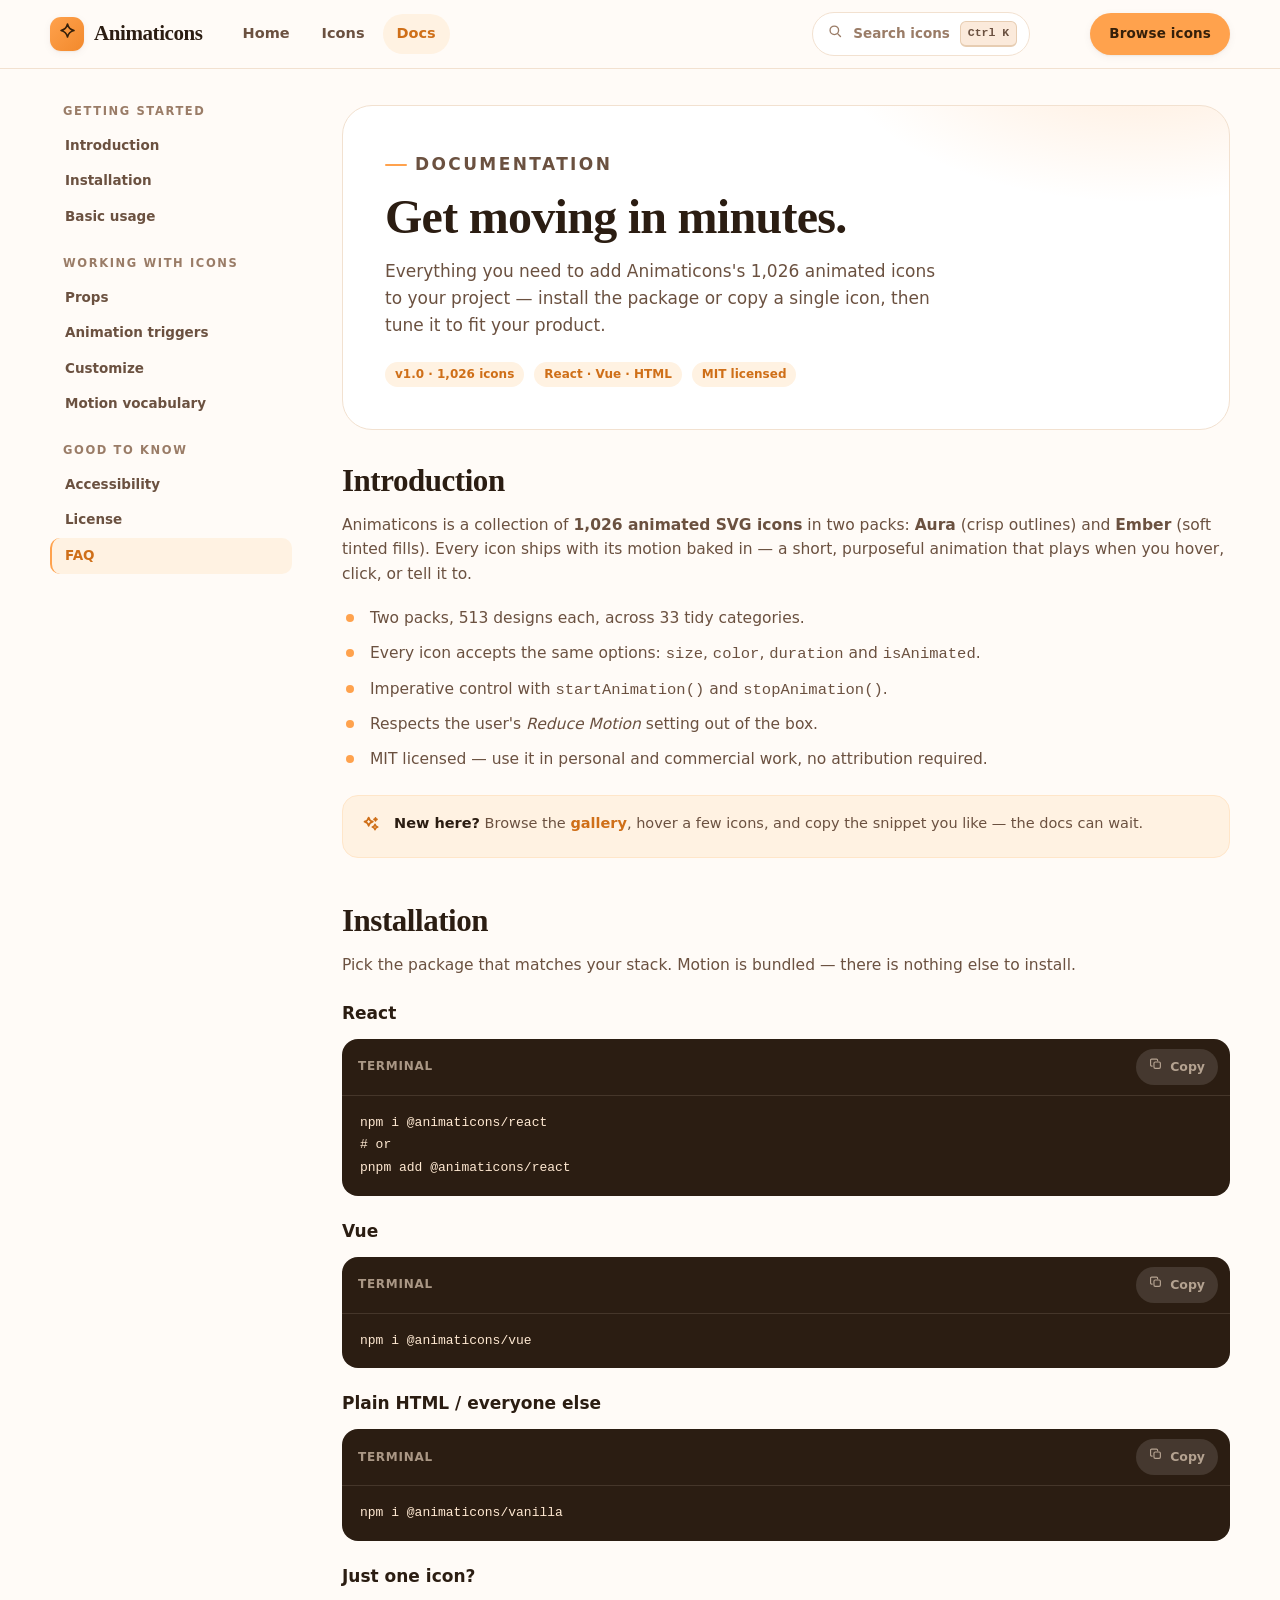
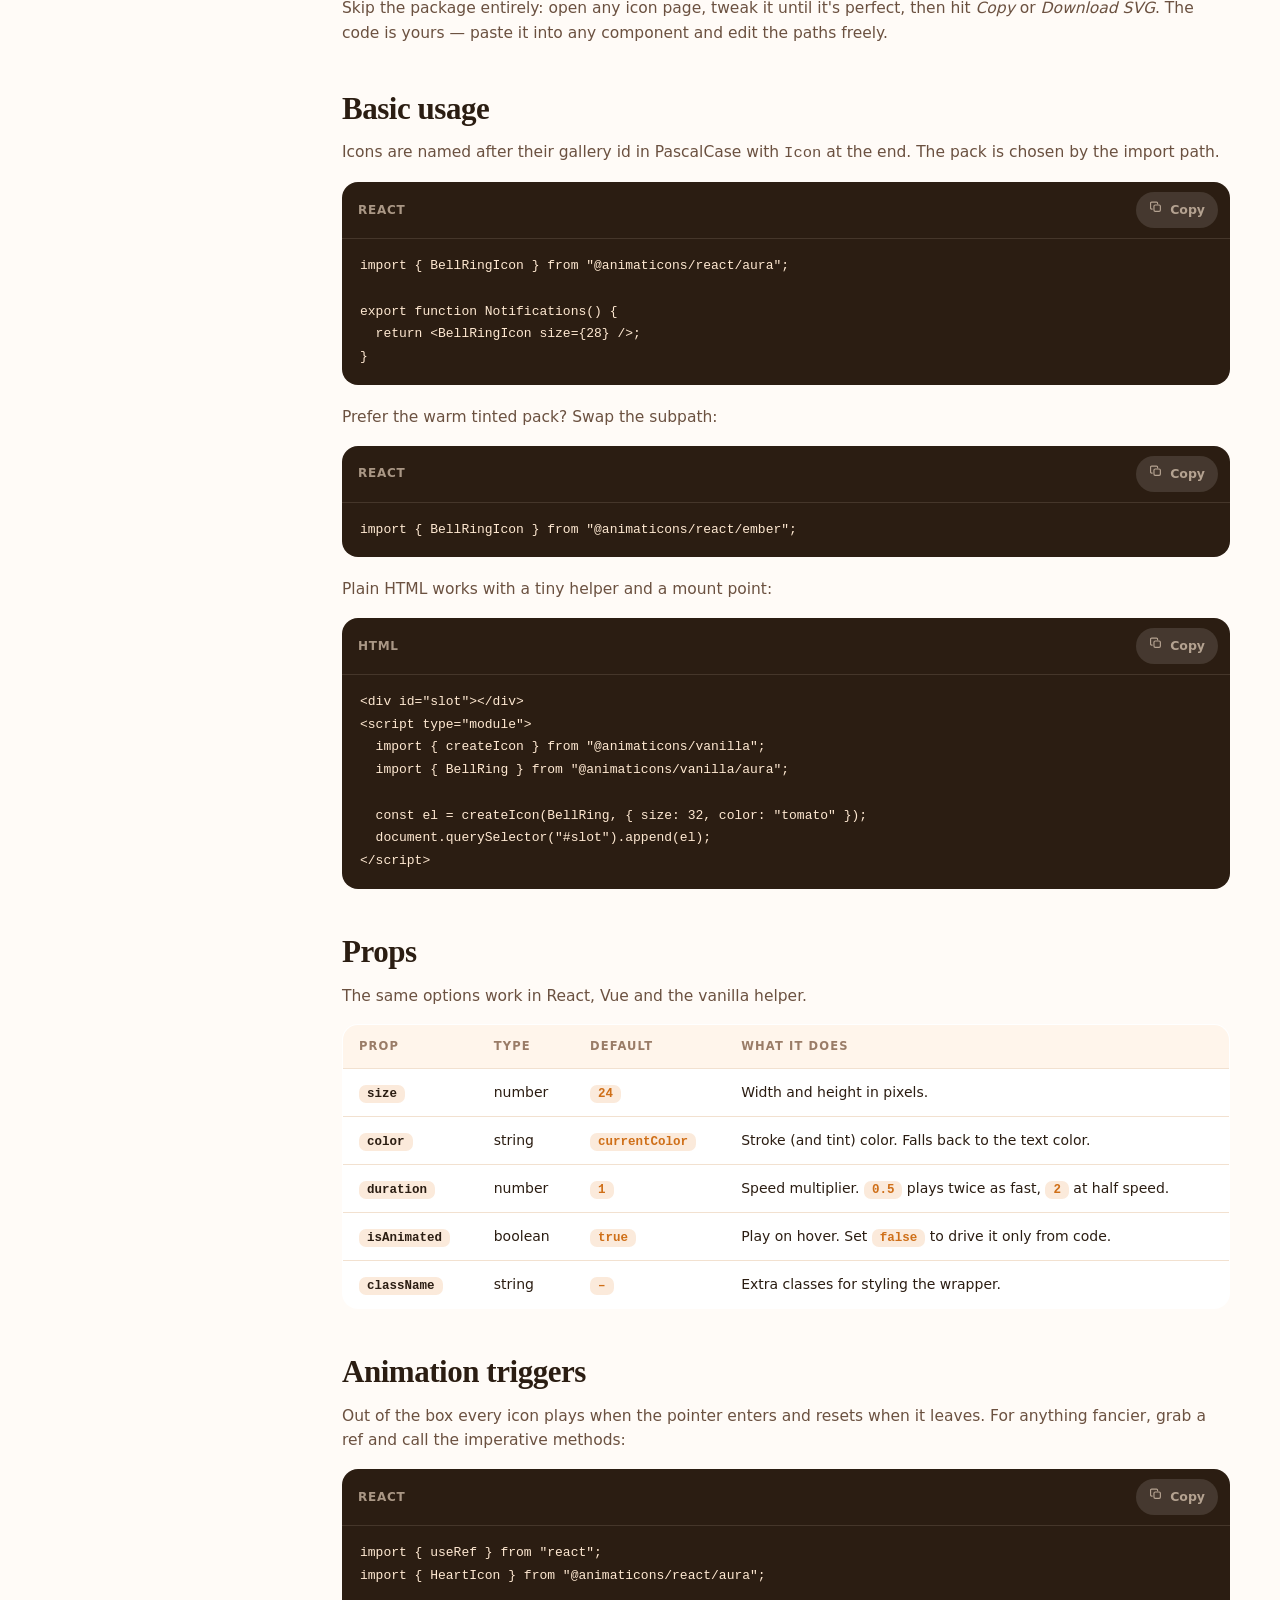
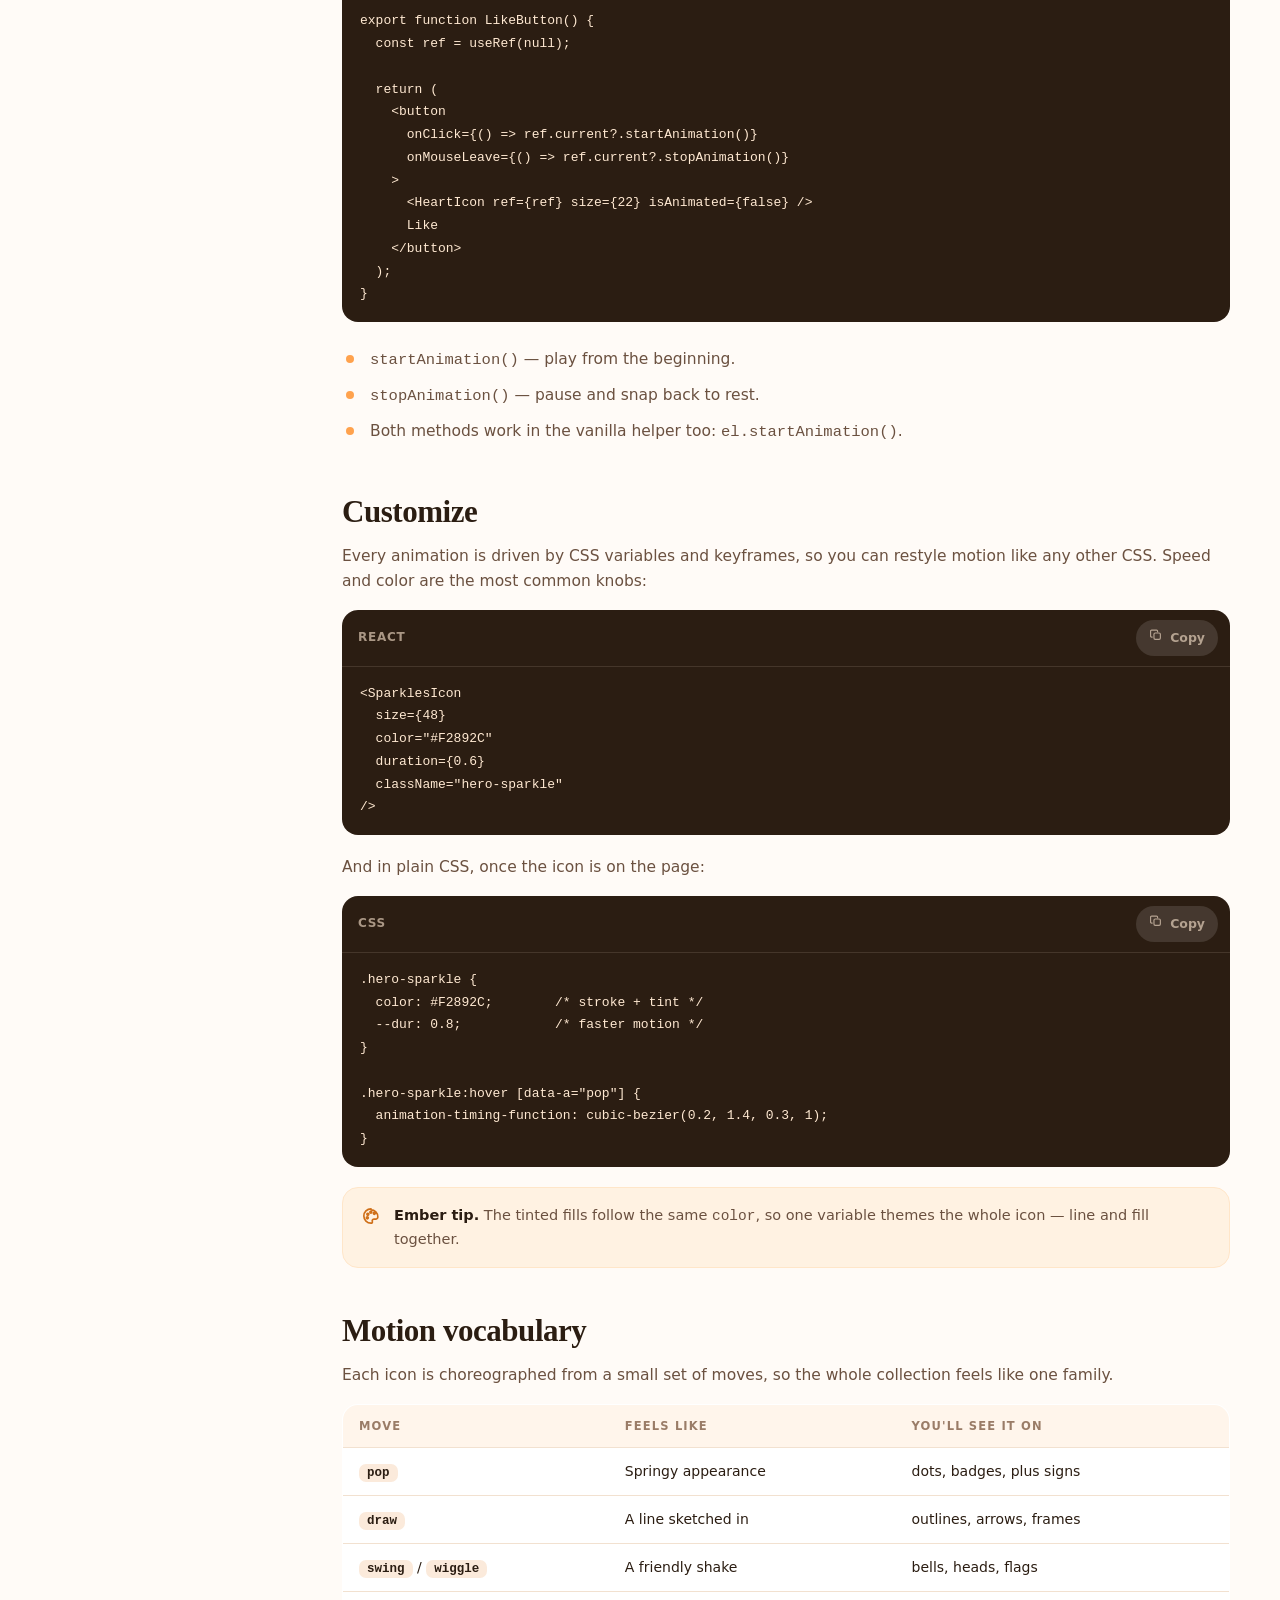
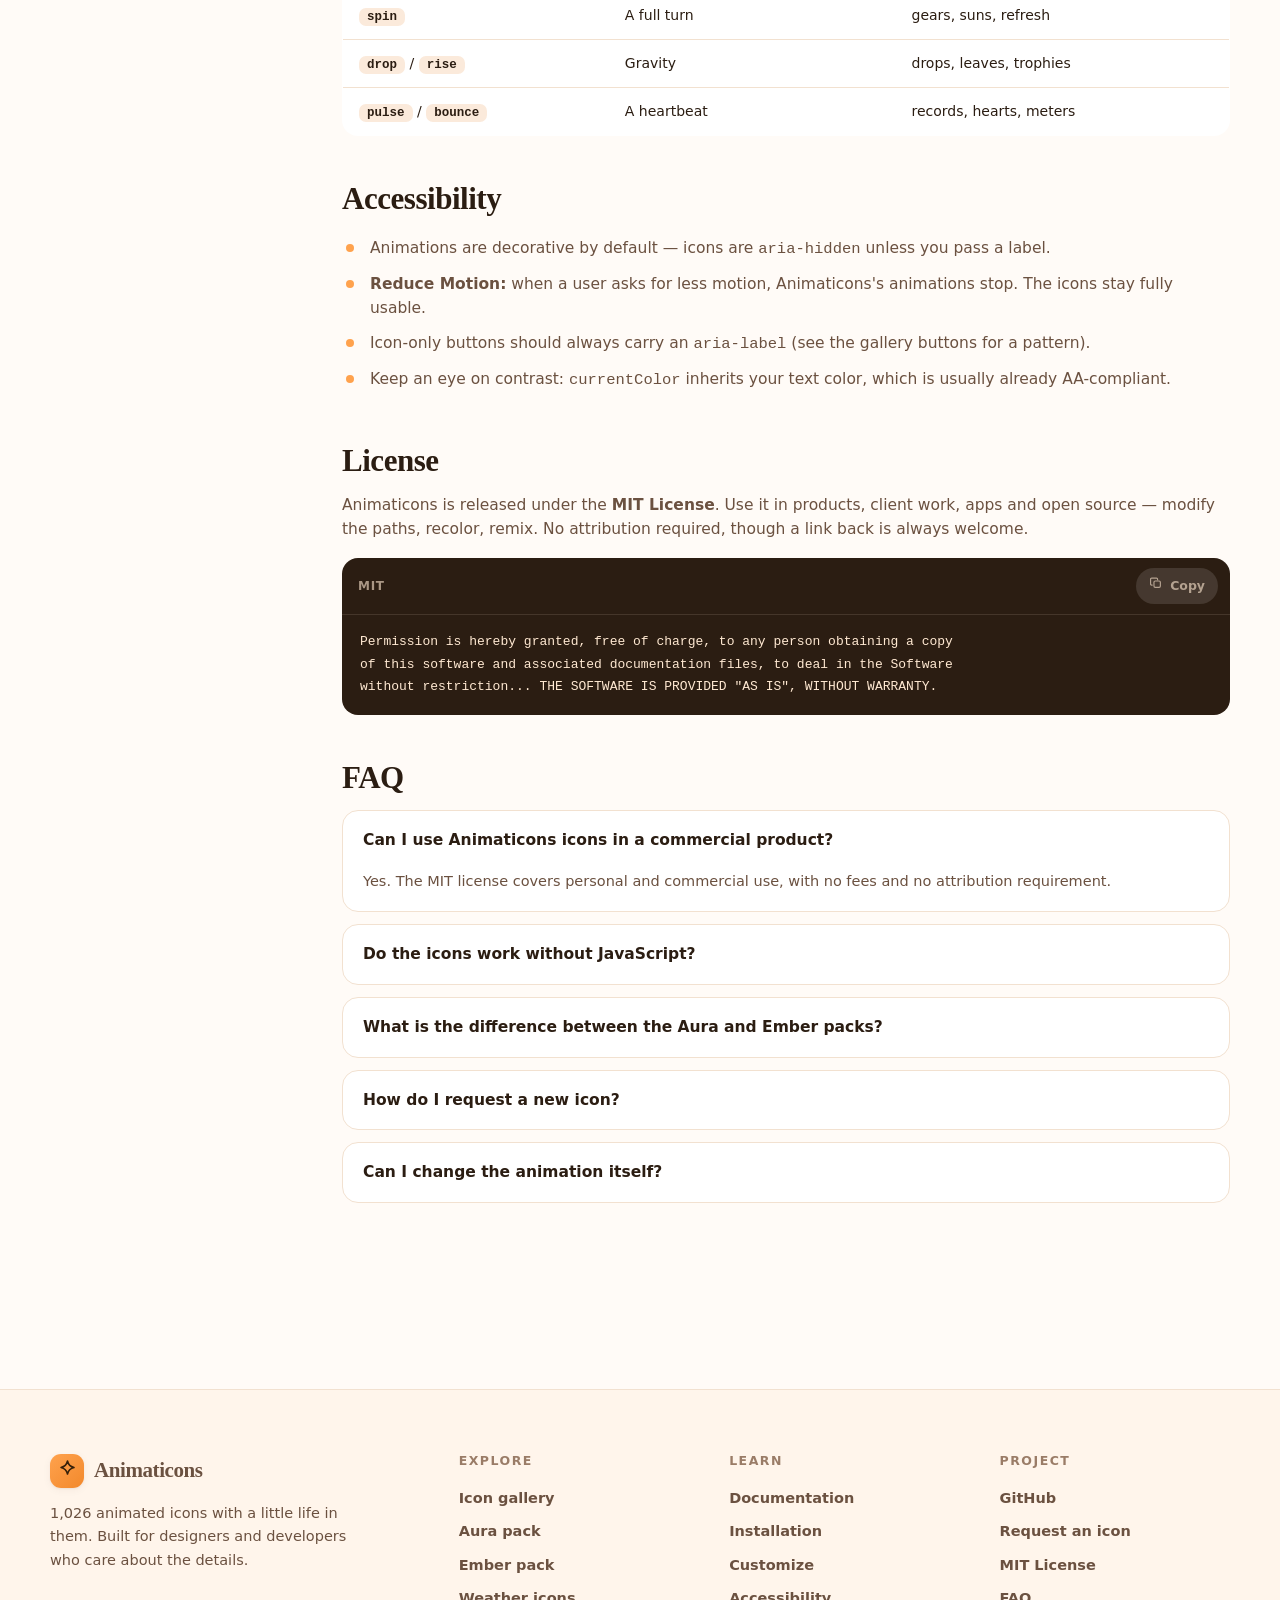
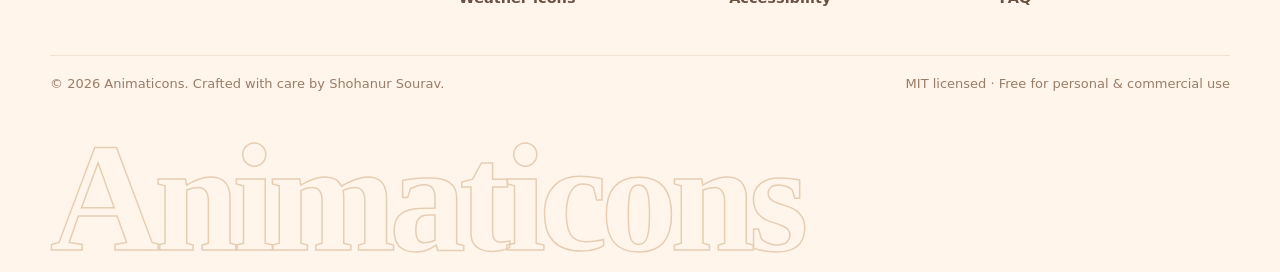
==== docs.html @ 35711e37 "Fix hover playback, replace line-only icons, rename to Animaticons - Hover animations: replay on eve" ====
<!DOCTYPE html>
<html lang="en">
<head>
  <meta charset="UTF-8" />
  <meta name="viewport" content="width=device-width, initial-scale=1.0" />
  <title>Documentation — Animaticons Animated Icons</title>
  <meta name="description" content="Learn how to install and use Animaticons animated icons in React, Vue or plain HTML — props, triggers, customization, accessibility and licensing." />
  <link rel="icon" href="favicon.svg" type="image/svg+xml" />
  <link rel="stylesheet" href="css/base.css" />
  <link rel="stylesheet" href="css/docs.css" />
</head>
<body>
  <a class="skip-link" href="#main">Skip to content</a>

  <header class="site-header">
    <div class="wrap">
      <a class="brand" href="index.html" aria-label="Animaticons home">
        <span class="brand-mark"><span data-icon="sparkle" data-size="19"></span></span>
        Animaticons
      </a>
      <nav class="site-nav" aria-label="Primary">
        <a href="index.html">Home</a>
        <a href="gallery.html">Icons</a>
        <a href="docs.html" class="is-active">Docs</a>
      </nav>
      <div class="header-actions">
        <button class="search-trigger" data-open-palette type="button" aria-label="Search icons">
          <span data-icon="search" data-size="16"></span>
          Search icons
          <kbd>⌘K</kbd>
        </button>
        <a class="icon-btn" href="https://github.com/shohanursourav/animaticons" target="_blank" rel="noopener" aria-label="GitHub repository" title="GitHub">
          <span data-icon="code" data-size="19"></span>
        </a>
        <a class="btn btn-primary" href="gallery.html" style="padding:9px 18px;font-size:13.5px">Browse icons</a>
      </div>
    </div>
  </header>

  <main id="main">
    <div class="wrap docs-shell">
      <aside class="docs-side" aria-label="Documentation sections">
        <h2>Getting started</h2>
        <a href="#introduction" class="is-active">Introduction</a>
        <a href="#install">Installation</a>
        <a href="#usage">Basic usage</a>
        <h2>Working with icons</h2>
        <a href="#props">Props</a>
        <a href="#triggers">Animation triggers</a>
        <a href="#customize">Customize</a>
        <a href="#motions">Motion vocabulary</a>
        <h2>Good to know</h2>
        <a href="#accessibility">Accessibility</a>
        <a href="#license">License</a>
        <a href="#faq">FAQ</a>
      </aside>

      <article class="docs-main">
        <div class="docs-hero">
          <p class="eyebrow">Documentation</p>
          <h1>Get moving in minutes.</h1>
          <p>
            Everything you need to add Animaticons's 1,026 animated icons to your project —
            install the package or copy a single icon, then tune it to fit your product.
          </p>
          <div class="hero-meta">
            <span class="tag">v1.0 · 1,026 icons</span>
            <span class="tag">React · Vue · HTML</span>
            <span class="tag">MIT licensed</span>
          </div>
        </div>

        <!-- ============ Introduction ============ -->
        <section class="doc-section" id="introduction">
          <h2>Introduction</h2>
          <p>
            Animaticons is a collection of <strong>1,026 animated SVG icons</strong> in two packs:
            <strong>Aura</strong> (crisp outlines) and <strong>Ember</strong> (soft tinted fills).
            Every icon ships with its motion baked in — a short, purposeful animation that plays
            when you hover, click, or tell it to.
          </p>
          <ul class="bullets">
            <li>Two packs, 513 designs each, across 33 tidy categories.</li>
            <li>Every icon accepts the same options: <code>size</code>, <code>color</code>, <code>duration</code> and <code>isAnimated</code>.</li>
            <li>Imperative control with <code>startAnimation()</code> and <code>stopAnimation()</code>.</li>
            <li>Respects the user's <em>Reduce Motion</em> setting out of the box.</li>
            <li>MIT licensed — use it in personal and commercial work, no attribution required.</li>
          </ul>
          <div class="callout">
            <span data-icon="sparkles" data-size="20"></span>
            <div><strong>New here?</strong> Browse the <a href="gallery.html" style="color:var(--primary-700);font-weight:700">gallery</a>, hover a few icons, and copy the snippet you like — the docs can wait.</div>
          </div>
        </section>

        <!-- ============ Install ============ -->
        <section class="doc-section" id="install">
          <h2>Installation</h2>
          <p>Pick the package that matches your stack. Motion is bundled — there is nothing else to install.</p>

          <h3>React</h3>
          <div class="code-block">
            <div class="code-head"><span>terminal</span><button class="copy-btn" data-copy="#code" type="button"><span data-icon="copy" data-size="14"></span> Copy</button></div>
            <pre><code>npm i @animaticons/react
# or
pnpm add @animaticons/react</code></pre>
          </div>

          <h3>Vue</h3>
          <div class="code-block">
            <div class="code-head"><span>terminal</span><button class="copy-btn" data-copy="#code" type="button"><span data-icon="copy" data-size="14"></span> Copy</button></div>
            <pre><code>npm i @animaticons/vue</code></pre>
          </div>

          <h3>Plain HTML / everyone else</h3>
          <div class="code-block">
            <div class="code-head"><span>terminal</span><button class="copy-btn" data-copy="#code" type="button"><span data-icon="copy" data-size="14"></span> Copy</button></div>
            <pre><code>npm i @animaticons/vanilla</code></pre>
          </div>

          <h3>Just one icon?</h3>
          <p>
            Skip the package entirely: open any icon page, tweak it until it's perfect,
            then hit <em>Copy</em> or <em>Download SVG</em>. The code is yours — paste it
            into any component and edit the paths freely.
          </p>
        </section>

        <!-- ============ Usage ============ -->
        <section class="doc-section" id="usage">
          <h2>Basic usage</h2>
          <p>Icons are named after their gallery id in PascalCase with <code>Icon</code> at the end. The pack is chosen by the import path.</p>
          <div class="code-block">
            <div class="code-head"><span>react</span><button class="copy-btn" data-copy="#code" type="button"><span data-icon="copy" data-size="14"></span> Copy</button></div>
            <pre><code>import { BellRingIcon } from "@animaticons/react/aura";

export function Notifications() {
  return &lt;BellRingIcon size={28} /&gt;;
}</code></pre>
          </div>
          <p>Prefer the warm tinted pack? Swap the subpath:</p>
          <div class="code-block">
            <div class="code-head"><span>react</span><button class="copy-btn" data-copy="#code" type="button"><span data-icon="copy" data-size="14"></span> Copy</button></div>
            <pre><code>import { BellRingIcon } from "@animaticons/react/ember";</code></pre>
          </div>
          <p>Plain HTML works with a tiny helper and a mount point:</p>
          <div class="code-block">
            <div class="code-head"><span>html</span><button class="copy-btn" data-copy="#code" type="button"><span data-icon="copy" data-size="14"></span> Copy</button></div>
            <pre><code>&lt;div id="slot"&gt;&lt;/div&gt;
&lt;script type="module"&gt;
  import { createIcon } from "@animaticons/vanilla";
  import { BellRing } from "@animaticons/vanilla/aura";

  const el = createIcon(BellRing, { size: 32, color: "tomato" });
  document.querySelector("#slot").append(el);
&lt;/script&gt;</code></pre>
          </div>
        </section>

        <!-- ============ Props ============ -->
        <section class="doc-section" id="props">
          <h2>Props</h2>
          <p>The same options work in React, Vue and the vanilla helper.</p>
          <table class="docs-table">
            <thead>
              <tr><th>Prop</th><th>Type</th><th>Default</th><th>What it does</th></tr>
            </thead>
            <tbody>
              <tr><td><code>size</code></td><td>number</td><td><code>24</code></td><td>Width and height in pixels.</td></tr>
              <tr><td><code>color</code></td><td>string</td><td><code>currentColor</code></td><td>Stroke (and tint) color. Falls back to the text color.</td></tr>
              <tr><td><code>duration</code></td><td>number</td><td><code>1</code></td><td>Speed multiplier. <code>0.5</code> plays twice as fast, <code>2</code> at half speed.</td></tr>
              <tr><td><code>isAnimated</code></td><td>boolean</td><td><code>true</code></td><td>Play on hover. Set <code>false</code> to drive it only from code.</td></tr>
              <tr><td><code>className</code></td><td>string</td><td><code>–</code></td><td>Extra classes for styling the wrapper.</td></tr>
            </tbody>
          </table>
        </section>

        <!-- ============ Triggers ============ -->
        <section class="doc-section" id="triggers">
          <h2>Animation triggers</h2>
          <p>
            Out of the box every icon plays when the pointer enters and resets when it leaves.
            For anything fancier, grab a ref and call the imperative methods:
          </p>
          <div class="code-block">
            <div class="code-head"><span>react</span><button class="copy-btn" data-copy="#code" type="button"><span data-icon="copy" data-size="14"></span> Copy</button></div>
            <pre><code>import { useRef } from "react";
import { HeartIcon } from "@animaticons/react/aura";

export function LikeButton() {
  const ref = useRef(null);

  return (
    &lt;button
      onClick={() =&gt; ref.current?.startAnimation()}
      onMouseLeave={() =&gt; ref.current?.stopAnimation()}
    &gt;
      &lt;HeartIcon ref={ref} size={22} isAnimated={false} /&gt;
      Like
    &lt;/button&gt;
  );
}</code></pre>
          </div>
          <ul class="bullets">
            <li><code>startAnimation()</code> — play from the beginning.</li>
            <li><code>stopAnimation()</code> — pause and snap back to rest.</li>
            <li>Both methods work in the vanilla helper too: <code>el.startAnimation()</code>.</li>
          </ul>
        </section>

        <!-- ============ Customize ============ -->
        <section class="doc-section" id="customize">
          <h2>Customize</h2>
          <p>
            Every animation is driven by CSS variables and keyframes, so you can restyle motion
            like any other CSS. Speed and color are the most common knobs:
          </p>
          <div class="code-block">
            <div class="code-head"><span>react</span><button class="copy-btn" data-copy="#code" type="button"><span data-icon="copy" data-size="14"></span> Copy</button></div>
            <pre><code>&lt;SparklesIcon
  size={48}
  color="#F2892C"
  duration={0.6}
  className="hero-sparkle"
/&gt;</code></pre>
          </div>
          <p>And in plain CSS, once the icon is on the page:</p>
          <div class="code-block">
            <div class="code-head"><span>css</span><button class="copy-btn" data-copy="#code" type="button"><span data-icon="copy" data-size="14"></span> Copy</button></div>
            <pre><code>.hero-sparkle {
  color: #F2892C;        /* stroke + tint */
  --dur: 0.8;            /* faster motion */
}

.hero-sparkle:hover [data-a="pop"] {
  animation-timing-function: cubic-bezier(0.2, 1.4, 0.3, 1);
}</code></pre>
          </div>
          <div class="callout">
            <span data-icon="palette" data-size="20"></span>
            <div><strong>Ember tip.</strong> The tinted fills follow the same <code>color</code>, so one variable themes the whole icon — line and fill together.</div>
          </div>
        </section>

        <!-- ============ Motions ============ -->
        <section class="doc-section" id="motions">
          <h2>Motion vocabulary</h2>
          <p>Each icon is choreographed from a small set of moves, so the whole collection feels like one family.</p>
          <table class="docs-table">
            <thead><tr><th>Move</th><th>Feels like</th><th>You'll see it on</th></tr></thead>
            <tbody>
              <tr><td><code>pop</code></td><td>Springy appearance</td><td>dots, badges, plus signs</td></tr>
              <tr><td><code>draw</code></td><td>A line sketched in</td><td>outlines, arrows, frames</td></tr>
              <tr><td><code>swing</code> / <code>wiggle</code></td><td>A friendly shake</td><td>bells, heads, flags</td></tr>
              <tr><td><code>spin</code></td><td>A full turn</td><td>gears, suns, refresh</td></tr>
              <tr><td><code>drop</code> / <code>rise</code></td><td>Gravity</td><td>drops, leaves, trophies</td></tr>
              <tr><td><code>pulse</code> / <code>bounce</code></td><td>A heartbeat</td><td>records, hearts, meters</td></tr>
            </tbody>
          </table>
        </section>

        <!-- ============ Accessibility ============ -->
        <section class="doc-section" id="accessibility">
          <h2>Accessibility</h2>
          <ul class="bullets">
            <li>Animations are decorative by default — icons are <code>aria-hidden</code> unless you pass a label.</li>
            <li><strong>Reduce Motion:</strong> when a user asks for less motion, Animaticons's animations stop. The icons stay fully usable.</li>
            <li>Icon-only buttons should always carry an <code>aria-label</code> (see the gallery buttons for a pattern).</li>
            <li>Keep an eye on contrast: <code>currentColor</code> inherits your text color, which is usually already AA-compliant.</li>
          </ul>
        </section>

        <!-- ============ License ============ -->
        <section class="doc-section" id="license">
          <h2>License</h2>
          <p>
            Animaticons is released under the <strong>MIT License</strong>. Use it in products, client
            work, apps and open source — modify the paths, recolor, remix. No attribution required,
            though a link back is always welcome.
          </p>
          <div class="code-block">
            <div class="code-head"><span>MIT</span><button class="copy-btn" data-copy="#code" type="button"><span data-icon="copy" data-size="14"></span> Copy</button></div>
            <pre><code>Permission is hereby granted, free of charge, to any person obtaining a copy
of this software and associated documentation files, to deal in the Software
without restriction... THE SOFTWARE IS PROVIDED "AS IS", WITHOUT WARRANTY.</code></pre>
          </div>
        </section>

        <!-- ============ FAQ ============ -->
        <section class="doc-section" id="faq">
          <h2>FAQ</h2>

          <div class="faq-item open">
            <button class="faq-q" type="button">
              Can I use Animaticons icons in a commercial product?
              <span data-icon="plus" data-size="18"></span>
            </button>
            <div class="faq-a">Yes. The MIT license covers personal and commercial use, with no fees and no attribution requirement.</div>
          </div>

          <div class="faq-item">
            <button class="faq-q" type="button">
              Do the icons work without JavaScript?
              <span data-icon="plus" data-size="18"></span>
            </button>
            <div class="faq-a">The SVGs render fine on their own; only the hover motion needs the small runtime (or the CSS keyframes copied from it). For static pages, inline the SVG and drop in the CSS.</div>
          </div>

          <div class="faq-item">
            <button class="faq-q" type="button">
              What is the difference between the Aura and Ember packs?
              <span data-icon="plus" data-size="18"></span>
            </button>
            <div class="faq-a">Same 513 designs and same motion. Aura is pure outline; Ember adds soft tinted fills for a warmer, more filled-in look. Pick per surface — or mix them.</div>
          </div>

          <div class="faq-item">
            <button class="faq-q" type="button">
              How do I request a new icon?
              <span data-icon="plus" data-size="18"></span>
            </button>
            <div class="faq-a">Open an issue on the GitHub repository with the name and what it should convey. Popular requests are added in weekly batches.</div>
          </div>

          <div class="faq-item">
            <button class="faq-q" type="button">
              Can I change the animation itself?
              <span data-icon="plus" data-size="18"></span>
            </button>
            <div class="faq-a">Absolutely — the code is yours. Every animated part is tagged with a data attribute (like data-a="pop"), so overriding the keyframes in CSS is a two-line change.</div>
          </div>
        </section>
      </article>
    </div>
  </main>

  <footer class="site-footer">
    <div class="wrap">
      <div class="footer-grid">
        <div class="footer-blurb">
          <a class="brand" href="index.html">
            <span class="brand-mark"><span data-icon="sparkle" data-size="19"></span></span>
            Animaticons
          </a>
          <p>1,026 animated icons with a little life in them. Built for designers and developers who care about the details.</p>
        </div>
        <div class="footer-col">
          <h4>Explore</h4>
          <a href="gallery.html">Icon gallery</a>
          <a href="gallery.html?pack=aura">Aura pack</a>
          <a href="gallery.html?pack=ember">Ember pack</a>
          <a href="gallery.html?cat=weather">Weather icons</a>
        </div>
        <div class="footer-col">
          <h4>Learn</h4>
          <a href="docs.html">Documentation</a>
          <a href="docs.html#install">Installation</a>
          <a href="docs.html#customize">Customize</a>
          <a href="docs.html#accessibility">Accessibility</a>
        </div>
        <div class="footer-col">
          <h4>Project</h4>
          <a href="https://github.com/shohanursourav/animaticons" target="_blank" rel="noopener">GitHub</a>
          <a href="https://github.com/shohanursourav/animaticons/issues" target="_blank" rel="noopener">Request an icon</a>
          <a href="docs.html#license">MIT License</a>
          <a href="docs.html#faq">FAQ</a>
        </div>
      </div>
      <div class="footer-bottom">
        <span>© 2026 Animaticons. Crafted with care by <a href="http://shohanursourav.com" target="_blank" rel="noopener">Shohanur Sourav</a>.</span>
        <span>MIT licensed · Free for personal &amp; commercial use</span>
      </div>
      <div class="footer-wordmark" aria-hidden="true">Animaticons</div>
    </div>
  </footer>

  <script src="js/icons-data.js"></script>
  <script src="js/runtime.js"></script>
  <script src="js/docs.js"></script>
</body>
</html>
---- css/base.css ----
/* ============================================================
   Animaticons — design system + icon motion engine
   ============================================================ */

@font-face {
  font-family: "Fraunces";
  src: url("../assets/fonts/fraunces.woff2") format("woff2");
  font-weight: 100 900;
  font-style: normal;
  font-display: swap;
}
@font-face {
  font-family: "Jakarta";
  src: url("../assets/fonts/jakarta.woff2") format("woff2");
  font-weight: 200 800;
  font-style: normal;
  font-display: swap;
}

:root {
  /* warm, light-orange palette */
  --bg: #fffbf7;
  --bg-soft: #fff5eb;
  --bg-sunken: #fbeadb;
  --surface: #ffffff;
  --ink: #2b1d12;
  --ink-2: #6b5140;
  --muted: #9a7c67;
  --line: #f2e1d0;
  --line-2: #e7cdb2;
  --primary: #ffa24d;
  --primary-600: #f2892c;
  --primary-700: #cf6f18;
  --primary-soft: #ffe6c9;
  --primary-tint: #fff2e2;
  --on-primary: #35200a;
  --danger: #d4483b;
  --ok: #27885c;
  --code-bg: #2b1d12;
  --code-ink: #ffe9d2;

  --font-display: "Fraunces", "Georgia", serif;
  --font-text: "Jakarta", ui-sans-serif, system-ui, -apple-system, "Segoe UI", sans-serif;

  --r-xs: 8px;
  --r-s: 12px;
  --r-m: 16px;
  --r-l: 22px;
  --r-xl: 30px;
  --r-pill: 999px;

  --shadow-s: 0 1px 2px rgba(70, 40, 15, 0.06), 0 2px 8px rgba(70, 40, 15, 0.05);
  --shadow-m: 0 2px 6px rgba(70, 40, 15, 0.07), 0 12px 32px rgba(70, 40, 15, 0.09);
  --shadow-l: 0 4px 12px rgba(70, 40, 15, 0.1), 0 28px 64px rgba(70, 40, 15, 0.14);
  --ring: 0 0 0 3px rgba(255, 162, 77, 0.45);

  --nav-h: 68px;
  --dur: 1;
}

* { box-sizing: border-box; }
html { scroll-behavior: smooth; }
body {
  margin: 0;
  font-family: var(--font-text);
  background: var(--bg);
  color: var(--ink);
  line-height: 1.6;
  -webkit-font-smoothing: antialiased;
  text-rendering: optimizeLegibility;
}
img, svg { display: block; }
a { color: inherit; text-decoration: none; }
button { font: inherit; color: inherit; background: none; border: 0; cursor: pointer; }
input, textarea, select { font: inherit; color: inherit; }
h1, h2, h3, h4 { margin: 0; font-family: var(--font-display); font-weight: 620; line-height: 1.12; letter-spacing: -0.015em; }
p { margin: 0; }
ul { margin: 0; padding: 0; list-style: none; }
code, pre, kbd { font-family: "SF Mono", "Cascadia Code", "JetBrains Mono", Consolas, monospace; }

::selection { background: var(--primary-soft); }

.wrap { width: min(1180px, calc(100% - 40px)); margin-inline: auto; }
.wrap-narrow { width: min(880px, calc(100% - 40px)); margin-inline: auto; }

/* ---------- skip link ---------- */
.skip-link {
  position: fixed; top: -60px; left: 16px; z-index: 200;
  background: var(--ink); color: #fff; padding: 10px 16px; border-radius: var(--r-pill);
  transition: top 0.2s;
}
.skip-link:focus { top: 12px; }

/* ============================================================
   Icon motion engine
   ============================================================ */
.fi {
  display: inline-flex;
  color: inherit;
  line-height: 0;
}
.fi svg {
  width: 100%; height: 100%;
  width: var(--size, 24px); height: var(--size, 24px);
  overflow: visible;
}
.fi [data-a] {
  transform-box: fill-box;
  transform-origin: center;
}
.fi [data-a="swing"], .fi [data-a="tilt"] { transform-origin: 50% 0%; }

@keyframes f-pop {
  0% { transform: scale(0.55); opacity: 0; }
  55% { transform: scale(1.14); opacity: 1; }
  100% { transform: scale(1); opacity: 1; }
}
@keyframes f-fade { from { opacity: 0; } to { opacity: 1; } }
@keyframes f-up { from { transform: translateY(18%); opacity: 0; } to { transform: none; opacity: 1; } }
@keyframes f-down { from { transform: translateY(-18%); opacity: 0; } to { transform: none; opacity: 1; } }
@keyframes f-left { from { transform: translateX(18%); opacity: 0; } to { transform: none; opacity: 1; } }
@keyframes f-right { from { transform: translateX(-18%); opacity: 0; } to { transform: none; opacity: 1; } }
@keyframes f-rise {
  0% { transform: translateY(32%) scale(0.92); opacity: 0; }
  60% { transform: translateY(-6%) scale(1.02); opacity: 1; }
  100% { transform: none; opacity: 1; }
}
@keyframes f-drop {
  0% { transform: translateY(-42%) rotate(-8deg); opacity: 0; }
  62% { transform: translateY(6%) rotate(2deg); opacity: 1; }
  80% { transform: translateY(-3%); }
  100% { transform: none; opacity: 1; }
}
@keyframes f-wiggle {
  0% { transform: rotate(0deg); }
  22% { transform: rotate(11deg); }
  44% { transform: rotate(-9deg); }
  66% { transform: rotate(5deg); }
  84% { transform: rotate(-3deg); }
  100% { transform: rotate(0deg); }
}
@keyframes f-spin { from { transform: rotate(-360deg); } to { transform: rotate(0deg); } }
@keyframes f-swing {
  0% { transform: rotate(0deg); }
  30% { transform: rotate(16deg); }
  60% { transform: rotate(-11deg); }
  82% { transform: rotate(5deg); }
  100% { transform: rotate(0deg); }
}
@keyframes f-pulse {
  0% { transform: scale(1); }
  38% { transform: scale(1.16); }
  100% { transform: scale(1); }
}
@keyframes f-shake {
  0%, 100% { transform: translateX(0); }
  18% { transform: translateX(-9%); }
  36% { transform: translateX(8%); }
  54% { transform: translateX(-6%); }
  72% { transform: translateX(4%); }
}
@keyframes f-tilt {
  0% { transform: rotate(0); }
  40% { transform: rotate(9deg); }
  100% { transform: rotate(0); }
}
@keyframes f-stretch {
  0% { transform: scaleX(1); }
  32% { transform: scaleX(1.28) scaleY(0.92); }
  100% { transform: scaleX(1); }
}
@keyframes f-blink { 0%, 100% { opacity: 1; } 42% { opacity: 0.15; } 60% { opacity: 1; } }
@keyframes f-bounce {
  0%, 100% { transform: translateY(0); }
  32% { transform: translateY(-32%); }
  52% { transform: translateY(6%); }
  72% { transform: translateY(-12%); }
}
@keyframes f-sweep {
  0% { transform: translateX(-12%) rotate(-6deg); opacity: 0.2; }
  100% { transform: none; opacity: 1; }
}
@keyframes f-draw { from { stroke-dashoffset: 1; } to { stroke-dashoffset: 0; } }

.fi [data-a="draw"] { stroke-dasharray: 1; stroke-dashoffset: 0; }

/* trigger: .play class — added on hover/focus entry or Replay by the runtime */
.fi.play > svg [data-a] {
  animation-duration: calc(var(--fd, 0.7s) * var(--dur, 1));
  animation-delay: calc(var(--d, 0) * 1s);
  animation-fill-mode: both;
  animation-timing-function: cubic-bezier(0.22, 1, 0.36, 1);
  animation-iteration-count: 1;
}
.fi.play > svg [data-a="pop"] { animation-name: f-pop; --fd: 0.6s; animation-timing-function: cubic-bezier(0.2, 1.2, 0.3, 1); }
.fi.play > svg [data-a="fade"] { animation-name: f-fade; --fd: 0.55s; }
.fi.play > svg [data-a="up"] { animation-name: f-up; --fd: 0.6s; }
.fi.play > svg [data-a="down"] { animation-name: f-down; --fd: 0.6s; }
.fi.play > svg [data-a="left"] { animation-name: f-left; --fd: 0.6s; }
.fi.play > svg [data-a="right"] { animation-name: f-right; --fd: 0.6s; }
.fi.play > svg [data-a="rise"] { animation-name: f-rise; --fd: 0.75s; }
.fi.play > svg [data-a="drop"] { animation-name: f-drop; --fd: 0.85s; animation-timing-function: cubic-bezier(0.3, 1.4, 0.4, 1); }
.fi.play > svg [data-a="wiggle"] { animation-name: f-wiggle; --fd: 0.85s; }
.fi.play > svg [data-a="spin"] { animation-name: f-spin; --fd: 0.95s; }
.fi.play > svg [data-a="swing"] { animation-name: f-swing; --fd: 0.95s; animation-timing-function: cubic-bezier(0.34, 1.5, 0.4, 1); }
.fi.play > svg [data-a="pulse"] { animation-name: f-pulse; --fd: 0.7s; }
.fi.play > svg [data-a="shake"] { animation-name: f-shake; --fd: 0.75s; }
.fi.play > svg [data-a="tilt"] { animation-name: f-tilt; --fd: 0.75s; }
.fi.play > svg [data-a="stretch"] { animation-name: f-stretch; --fd: 0.7s; }
.fi.play > svg [data-a="blink"] { animation-name: f-blink; --fd: 0.7s; }
.fi.play > svg [data-a="bounce"] { animation-name: f-bounce; --fd: 0.85s; }
.fi.play > svg [data-a="sweep"] { animation-name: f-sweep; --fd: 0.7s; }
.fi.play > svg [data-a="draw"] { animation-name: f-draw; --fd: 0.9s; animation-timing-function: cubic-bezier(0.4, 0, 0.2, 1); }

/* Ember pack: soft tinted fills */
.fi.pack-ember svg [data-f="1"] {
  fill: currentColor;
  fill-opacity: 0.16;
}

@media (prefers-reduced-motion: reduce) {
  /* Ambient decoration only — icon hover/replay motion stays available
     because it is explicitly triggered by the user. */
  html { scroll-behavior: auto; }
  .float-chip, .type-caret, .footer-wordmark { animation: none !important; transition: none; }
}

/* ============================================================
   Buttons, pills, chips
   ============================================================ */
.btn {
  display: inline-flex; align-items: center; gap: 9px;
  padding: 12px 22px; border-radius: var(--r-pill);
  font-weight: 700; font-size: 15px; letter-spacing: 0.01em;
  border: 1.5px solid transparent; transition: transform 0.16s, background 0.16s, border-color 0.16s, box-shadow 0.16s;
  white-space: nowrap;
}
.btn:hover { transform: translateY(-1.5px); }
.btn:active { transform: translateY(0); }
.btn:focus-visible { outline: none; box-shadow: var(--ring); }
.btn-primary { background: var(--primary); color: var(--on-primary); box-shadow: var(--shadow-s); }
.btn-primary:hover { background: var(--primary-600); }
.btn-dark { background: var(--ink); color: #fff; }
.btn-dark:hover { background: #3f2c1c; }
.btn-ghost { background: transparent; border-color: var(--line-2); color: var(--ink); }
.btn-ghost:hover { border-color: var(--primary); background: var(--primary-tint); }
.btn-soft { background: var(--primary-tint); color: var(--primary-700); }
.btn-soft:hover { background: var(--primary-soft); }
.btn .fi { --size: 18px; }

.pill {
  display: inline-flex; align-items: center; gap: 10px;
  background: var(--surface); border: 1.5px solid var(--line);
  border-radius: var(--r-pill); padding: 8px 8px 8px 18px;
  font-size: 14.5px; box-shadow: var(--shadow-s);
}
.pill code { font-size: 13.5px; color: var(--ink-2); }
.pill .pill-action {
  display: inline-flex; align-items: center; justify-content: center;
  width: 34px; height: 34px; border-radius: var(--r-pill);
  background: var(--bg-sunken); color: var(--ink-2); transition: background 0.15s, color 0.15s;
}
.pill .pill-action:hover { background: var(--primary); color: var(--on-primary); }
.pill .pill-action:focus-visible { outline: none; box-shadow: var(--ring); }

.chip {
  display: inline-flex; align-items: center; gap: 7px;
  padding: 7px 14px; border-radius: var(--r-pill);
  background: var(--surface); border: 1.5px solid var(--line);
  font-size: 13.5px; font-weight: 600; color: var(--ink-2);
  transition: all 0.15s; cursor: pointer;
}
.chip:hover { border-color: var(--primary); color: var(--ink); }
.chip.is-active { background: var(--ink); border-color: var(--ink); color: #fff; }
.chip .count { font-size: 11.5px; opacity: 0.65; font-weight: 700; }

.tag {
  display: inline-flex; align-items: center; padding: 3px 10px;
  border-radius: var(--r-pill); background: var(--primary-tint);
  color: var(--primary-700); font-size: 12px; font-weight: 700;
}

kbd {
  display: inline-flex; align-items: center; justify-content: center;
  min-width: 22px; padding: 2px 7px; border-radius: 6px;
  background: var(--bg-sunken); border: 1px solid var(--line-2); border-bottom-width: 2px;
  font-size: 11.5px; font-weight: 700; color: var(--ink-2);
}

.copy-btn {
  display: inline-flex; align-items: center; gap: 7px;
  padding: 7px 13px; border-radius: var(--r-pill);
  background: rgba(255, 255, 255, 0.12); color: inherit;
  font-size: 12.5px; font-weight: 700; transition: background 0.15s;
}
.copy-btn:hover { background: rgba(255, 255, 255, 0.22); }
.copy-btn.light { background: var(--bg-sunken); color: var(--ink-2); }
.copy-btn.light:hover { background: var(--primary-soft); color: var(--primary-700); }
.copy-btn:focus-visible { outline: none; box-shadow: var(--ring); }

/* ============================================================
   Header
   ============================================================ */
.site-header {
  position: sticky; top: 0; z-index: 90;
  background: color-mix(in srgb, var(--bg) 86%, transparent);
  backdrop-filter: blur(14px); -webkit-backdrop-filter: blur(14px);
  border-bottom: 1px solid var(--line);
}
.site-header .wrap {
  display: flex; align-items: center; gap: 26px;
  height: var(--nav-h);
}
.brand {
  display: inline-flex; align-items: center; gap: 10px;
  font-family: var(--font-display); font-weight: 700; font-size: 21px;
  letter-spacing: -0.02em;
}
.brand-mark {
  width: 34px; height: 34px; border-radius: 11px;
  background: linear-gradient(135deg, var(--primary), var(--primary-600));
  display: grid; place-items: center; color: var(--on-primary);
  box-shadow: var(--shadow-s);
}
.brand-mark .fi { --size: 19px; }
.site-nav { display: flex; align-items: center; gap: 4px; }
.site-nav a {
  padding: 8px 14px; border-radius: var(--r-pill);
  font-size: 14.5px; font-weight: 650; color: var(--ink-2);
  transition: background 0.15s, color 0.15s;
}
.site-nav a:hover { background: var(--primary-tint); color: var(--ink); }
.site-nav a.is-active { color: var(--primary-700); background: var(--primary-tint); }
.header-actions { margin-left: auto; display: flex; align-items: center; gap: 10px; }
.search-trigger {
  display: inline-flex; align-items: center; gap: 10px;
  padding: 8px 12px 8px 14px; border-radius: var(--r-pill);
  background: var(--surface); border: 1.5px solid var(--line);
  color: var(--muted); font-size: 13.5px; font-weight: 600;
  transition: border-color 0.15s, box-shadow 0.15s;
}
.search-trigger:hover { border-color: var(--primary); box-shadow: var(--shadow-s); }
.search-trigger .fi { --size: 16px; }
.icon-btn {
  width: 40px; height: 40px; border-radius: var(--r-pill);
  display: grid; place-items: center; color: var(--ink-2);
  transition: background 0.15s, color 0.15s;
}
.icon-btn:hover { background: var(--primary-tint); color: var(--primary-700); }
.icon-btn:focus-visible { outline: none; box-shadow: var(--ring); }
.menu-btn { display: none; }

/* announcement strip */
.announce {
  background: var(--ink); color: #ffe9d2; font-size: 13.5px; font-weight: 600;
}
.announce .wrap {
  display: flex; align-items: center; justify-content: center; gap: 10px;
  padding: 9px 0; flex-wrap: wrap; text-align: center;
}
.announce .tag { background: var(--primary); color: var(--on-primary); }
.announce a { text-decoration: underline; text-underline-offset: 3px; }

/* ============================================================
   Footer
   ============================================================ */
.site-footer {
  margin-top: 110px;
  background: var(--bg-soft);
  border-top: 1px solid var(--line);
  overflow: hidden;
}
.footer-grid {
  display: grid; grid-template-columns: 1.6fr repeat(3, 1fr);
  gap: 40px; padding: 64px 0 40px;
}
.footer-blurb { max-width: 300px; color: var(--ink-2); font-size: 14.5px; }
.footer-blurb .brand { margin-bottom: 14px; }
.footer-col h4 { font-family: var(--font-text); font-size: 12.5px; font-weight: 800; letter-spacing: 0.12em; text-transform: uppercase; color: var(--muted); margin-bottom: 14px; }
.footer-col a { display: block; padding: 5px 0; color: var(--ink-2); font-size: 14.5px; font-weight: 550; }
.footer-col a:hover { color: var(--primary-700); }
.footer-bottom {
  display: flex; align-items: center; justify-content: space-between; gap: 16px;
  padding: 18px 0 26px; border-top: 1px solid var(--line);
  color: var(--muted); font-size: 13px; flex-wrap: wrap;
}
.footer-wordmark {
  font-family: var(--font-display); font-weight: 750;
  font-size: clamp(64px, 12vw, 170px); line-height: 0.9;
  letter-spacing: -0.045em; color: transparent;
  -webkit-text-stroke: 1.5px var(--line-2);
  user-select: none; pointer-events: none;
  padding: 8px 0 22px;
  white-space: nowrap; overflow: hidden;
}

/* ============================================================
   Code blocks
   ============================================================ */
.code-block {
  background: var(--code-bg); color: var(--code-ink);
  border-radius: var(--r-m); overflow: hidden;
  font-size: 13px; line-height: 1.75;
}
.code-head {
  display: flex; align-items: center; gap: 8px;
  padding: 10px 12px 10px 16px;
  border-bottom: 1px solid rgba(255, 233, 210, 0.12);
  font-size: 12px; font-weight: 700; letter-spacing: 0.06em; text-transform: uppercase;
  color: rgba(255, 233, 210, 0.6);
}
.code-head .copy-btn { margin-left: auto; text-transform: none; letter-spacing: 0; }
.code-block pre {
  margin: 0; padding: 16px 18px; overflow-x: auto;
}
.code-block .tok-tag { color: #ffb87a; }
.code-block .tok-attr { color: #ffd9ae; }
.code-block .tok-str { color: #a8e6b8; }
.code-block .tok-key { color: #ffc98d; }
.code-block .tok-com { color: rgba(255, 233, 210, 0.45); font-style: italic; }

.code-tabs {
  display: inline-flex; gap: 4px; padding: 4px;
  background: var(--bg-sunken); border-radius: var(--r-pill);
}
.code-tabs button {
  padding: 6px 15px; border-radius: var(--r-pill);
  font-size: 12.5px; font-weight: 700; color: var(--ink-2);
}
.code-tabs button.is-active { background: var(--surface); color: var(--ink); box-shadow: var(--shadow-s); }

/* ============================================================
   Command palette
   ============================================================ */
.palette-backdrop {
  position: fixed; inset: 0; z-index: 150;
  background: rgba(43, 29, 18, 0.45);
  backdrop-filter: blur(4px); -webkit-backdrop-filter: blur(4px);
  display: none;
}
.palette-backdrop.open { display: block; }
.palette {
  position: fixed; z-index: 151; top: 12vh; left: 50%; transform: translateX(-50%);
  width: min(620px, calc(100vw - 32px));
  background: var(--surface); border-radius: var(--r-l);
  box-shadow: var(--shadow-l); border: 1px solid var(--line);
  display: none; overflow: hidden;
}
.palette.open { display: block; }
.palette-input-row {
  display: flex; align-items: center; gap: 12px;
  padding: 16px 18px; border-bottom: 1px solid var(--line);
}
.palette-input-row .fi { --size: 20px; color: var(--muted); }
.palette-input-row input {
  flex: 1; border: 0; outline: none; background: none;
  font-size: 16.5px; font-weight: 550;
}
.palette-input-row input::placeholder { color: var(--muted); }
.palette-results { max-height: min(420px, 52vh); overflow-y: auto; padding: 8px; }
.palette-item {
  display: flex; align-items: center; gap: 13px;
  width: 100%; padding: 10px 12px; border-radius: var(--r-s);
  text-align: left; cursor: pointer;
}
.palette-item.is-selected { background: var(--primary-tint); }
.palette-item .fi {
  --size: 26px; color: var(--ink);
  background: var(--bg-soft); border-radius: 9px; padding: 6px;
}
.palette-item .pi-name { font-weight: 700; font-size: 14.5px; }
.palette-item .pi-meta { font-size: 12px; color: var(--muted); }
.palette-foot {
  display: flex; gap: 16px; padding: 10px 16px;
  border-top: 1px solid var(--line); color: var(--muted); font-size: 12px;
}
.palette-empty { padding: 34px 20px; text-align: center; color: var(--muted); }

/* ============================================================
   Toast
   ============================================================ */
.toast {
  position: fixed; z-index: 160; left: 50%; bottom: 28px;
  transform: translateX(-50%) translateY(80px);
  background: var(--ink); color: #fff; font-size: 14px; font-weight: 650;
  padding: 12px 22px; border-radius: var(--r-pill);
  box-shadow: var(--shadow-l);
  display: flex; align-items: center; gap: 9px;
  opacity: 0; transition: transform 0.3s cubic-bezier(0.2, 1, 0.3, 1), opacity 0.3s;
  pointer-events: none;
}
.toast.show { transform: translateX(-50%) translateY(0); opacity: 1; }
.toast .fi { --size: 17px; color: var(--primary); }

/* ============================================================
   Section furniture (shared)
   ============================================================ */
.eyebrow {
  display: inline-flex; align-items: center; gap: 8px;
  font-size: 12.5px; font-weight: 800; letter-spacing: 0.14em;
  text-transform: uppercase; color: var(--primary-700);
}
.eyebrow::before {
  content: ""; width: 22px; height: 2.5px; border-radius: 2px; background: var(--primary);
}
.section-head { max-width: 640px; margin-bottom: 44px; }
.section-head h2 { font-size: clamp(30px, 4.4vw, 44px); margin: 14px 0 14px; }
.section-head p { color: var(--ink-2); font-size: 17px; }
.section { padding: 96px 0; }

/* generic card */
.card {
  background: var(--surface); border: 1.5px solid var(--line);
  border-radius: var(--r-l); box-shadow: var(--shadow-s);
}

/* ============================================================
   Playground controls (shared by home + icon page)
   ============================================================ */
.range-row { display: flex; align-items: center; gap: 14px; }
.pg-swatches { display: flex; align-items: center; gap: 14px; flex-wrap: wrap; }
.pg-swatches .label {
  font-size: 12.5px; font-weight: 800; letter-spacing: 0.08em;
  text-transform: uppercase; color: var(--muted); min-width: 74px;
}
.range-row label { font-size: 12.5px; font-weight: 800; letter-spacing: 0.08em; text-transform: uppercase; color: var(--muted); min-width: 74px; }
.range-row output { font-size: 13px; font-weight: 700; color: var(--ink-2); min-width: 52px; text-align: right; }
input[type="range"] {
  -webkit-appearance: none; appearance: none;
  flex: 1; height: 6px; border-radius: 3px;
  background: var(--bg-sunken); outline: none;
}
input[type="range"]::-webkit-slider-thumb {
  -webkit-appearance: none; appearance: none;
  width: 20px; height: 20px; border-radius: 50%;
  background: var(--primary); border: 3px solid #fff;
  box-shadow: var(--shadow-s); cursor: pointer;
}
input[type="range"]::-moz-range-thumb {
  width: 20px; height: 20px; border-radius: 50%;
  background: var(--primary); border: 3px solid #fff; cursor: pointer;
}
.swatches { display: flex; align-items: center; gap: 9px; flex-wrap: wrap; }
.swatch {
  width: 30px; height: 30px; border-radius: 50%;
  border: 2.5px solid #fff; box-shadow: 0 0 0 1.5px var(--line-2);
  cursor: pointer; transition: transform 0.14s, box-shadow 0.14s;
}
.swatch:hover { transform: scale(1.12); }
.swatch.is-active { box-shadow: 0 0 0 2.5px var(--primary-600); }
.swatch input[type="color"] {
  width: 30px; height: 30px; border: 0; padding: 0; background: none; cursor: pointer;
}
.swatch input[type="color"]::-webkit-color-swatch-wrapper { padding: 0; }
.swatch input[type="color"]::-webkit-color-swatch { border: 2.5px solid #fff; border-radius: 50%; }
---- css/docs.css ----
/* Documentation styles */

.docs-shell {
  display: grid;
  grid-template-columns: 248px minmax(0, 1fr);
  gap: 44px;
  align-items: start;
  padding: 36px 0 30px;
}
.docs-side {
  position: sticky;
  top: calc(var(--nav-h) + 20px);
  max-height: calc(100vh - var(--nav-h) - 40px);
  overflow-y: auto;
  padding-right: 6px;
}
.docs-side h2 {
  font-family: var(--font-text); font-size: 11.5px; font-weight: 800;
  letter-spacing: 0.14em; text-transform: uppercase; color: var(--muted);
  margin: 22px 0 10px; padding-left: 13px;
}
.docs-side h2:first-child { margin-top: 0; }
.docs-side a {
  display: block; padding: 7px 13px; border-radius: 10px;
  font-size: 13.5px; font-weight: 620; color: var(--ink-2);
  border-left: 2.5px solid transparent;
}
.docs-side a:hover { background: var(--primary-tint); color: var(--ink); }
.docs-side a.is-active {
  color: var(--primary-700); background: var(--primary-tint);
  border-left-color: var(--primary);
}

.docs-main { min-width: 0; }
.docs-hero {
  background:
    radial-gradient(500px 260px at 90% -20%, rgba(255, 162, 77, 0.22), transparent 62%),
    var(--surface);
  border: 1.5px solid var(--line);
  border-radius: var(--r-xl);
  padding: clamp(26px, 4vw, 42px);
  margin-bottom: 34px;
}
.docs-hero h1 { font-size: clamp(32px, 4.4vw, 48px); margin: 12px 0 14px; }
.docs-hero p { color: var(--ink-2); font-size: 17px; max-width: 560px; }
.docs-hero .hero-meta {
  display: flex; gap: 10px; margin-top: 22px; flex-wrap: wrap;
}

.doc-section {
  margin-bottom: 46px;
  scroll-margin-top: calc(var(--nav-h) + 22px);
}
.doc-section h2 {
  font-size: clamp(24px, 3vw, 31px);
  margin-bottom: 14px;
  display: flex; align-items: center; gap: 12px;
}
.doc-section h3 { font-family: var(--font-text); font-size: 17px; font-weight: 780; margin: 26px 0 10px; letter-spacing: 0; }
.doc-section p { color: var(--ink-2); font-size: 15.5px; margin-bottom: 14px; }
.doc-section ul.bullets { margin: 0 0 16px; padding: 0; }
.doc-section ul.bullets li {
  position: relative; padding: 5px 0 5px 28px;
  color: var(--ink-2); font-size: 15.5px;
}
.doc-section ul.bullets li::before {
  content: "";
  position: absolute; left: 4px; top: 13px;
  width: 8px; height: 8px; border-radius: 50%;
  background: var(--primary);
}
.doc-section .code-block { margin: 16px 0 20px; }

.docs-table {
  width: 100%; border-collapse: collapse; margin: 16px 0 22px;
  background: var(--surface); border: 1.5px solid var(--line);
  border-radius: var(--r-m); overflow: hidden;
  font-size: 14px;
}
.docs-table th, .docs-table td {
  text-align: left; padding: 12px 16px; border-bottom: 1px solid var(--line);
}
.docs-table th {
  background: var(--bg-soft); font-size: 11.5px; font-weight: 800;
  letter-spacing: 0.1em; text-transform: uppercase; color: var(--muted);
}
.docs-table tr:last-child td { border-bottom: 0; }
.docs-table code {
  background: var(--bg-sunken); padding: 2px 8px; border-radius: 7px;
  font-size: 12.5px; color: var(--primary-700); font-weight: 700;
}
.docs-table td:first-child code { color: var(--ink); }

.callout {
  display: flex; gap: 13px;
  background: var(--primary-tint); border: 1.5px solid var(--primary-soft);
  border-radius: var(--r-m); padding: 16px 18px; margin: 18px 0;
  font-size: 14.5px; color: var(--ink-2);
}
.callout .fi { --size: 20px; color: var(--primary-700); flex: none; margin-top: 2px; }
.callout strong { color: var(--ink); }

.faq-item {
  border: 1.5px solid var(--line); border-radius: var(--r-m);
  background: var(--surface); margin-bottom: 12px; overflow: hidden;
}
.faq-q {
  width: 100%; display: flex; align-items: center; justify-content: space-between;
  padding: 17px 20px; font-weight: 720; font-size: 15.5px; text-align: left;
  cursor: pointer;
}
.faq-q .fi { --size: 18px; color: var(--muted); transition: transform 0.2s; }
.faq-item.open .faq-q .fi { transform: rotate(45deg); color: var(--primary-700); }
.faq-a {
  display: none; padding: 0 20px 18px;
  color: var(--ink-2); font-size: 14.5px;
}
.faq-item.open .faq-a { display: block; }

.docs-toc-mobile { display: none; }

@media (max-width: 920px) {
  .docs-shell { grid-template-columns: 1fr; }
  .docs-side { display: none; }
}
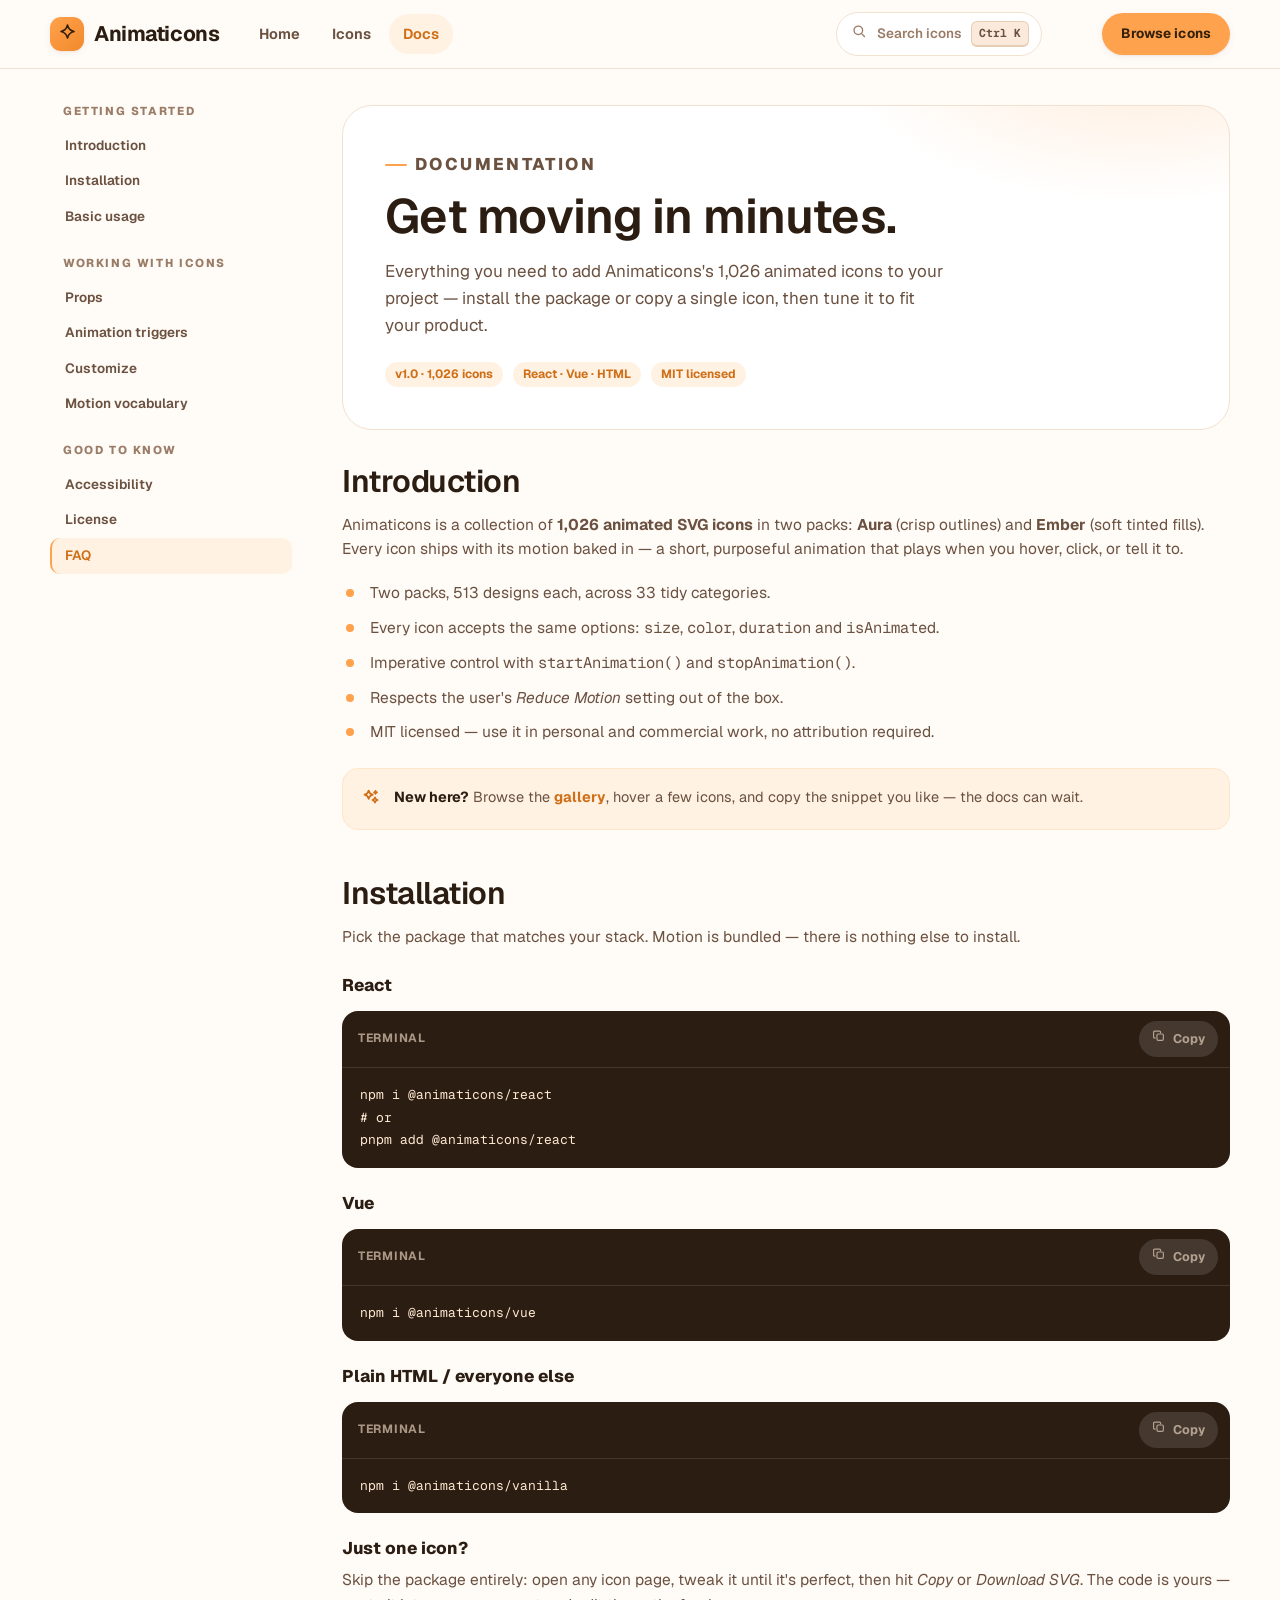
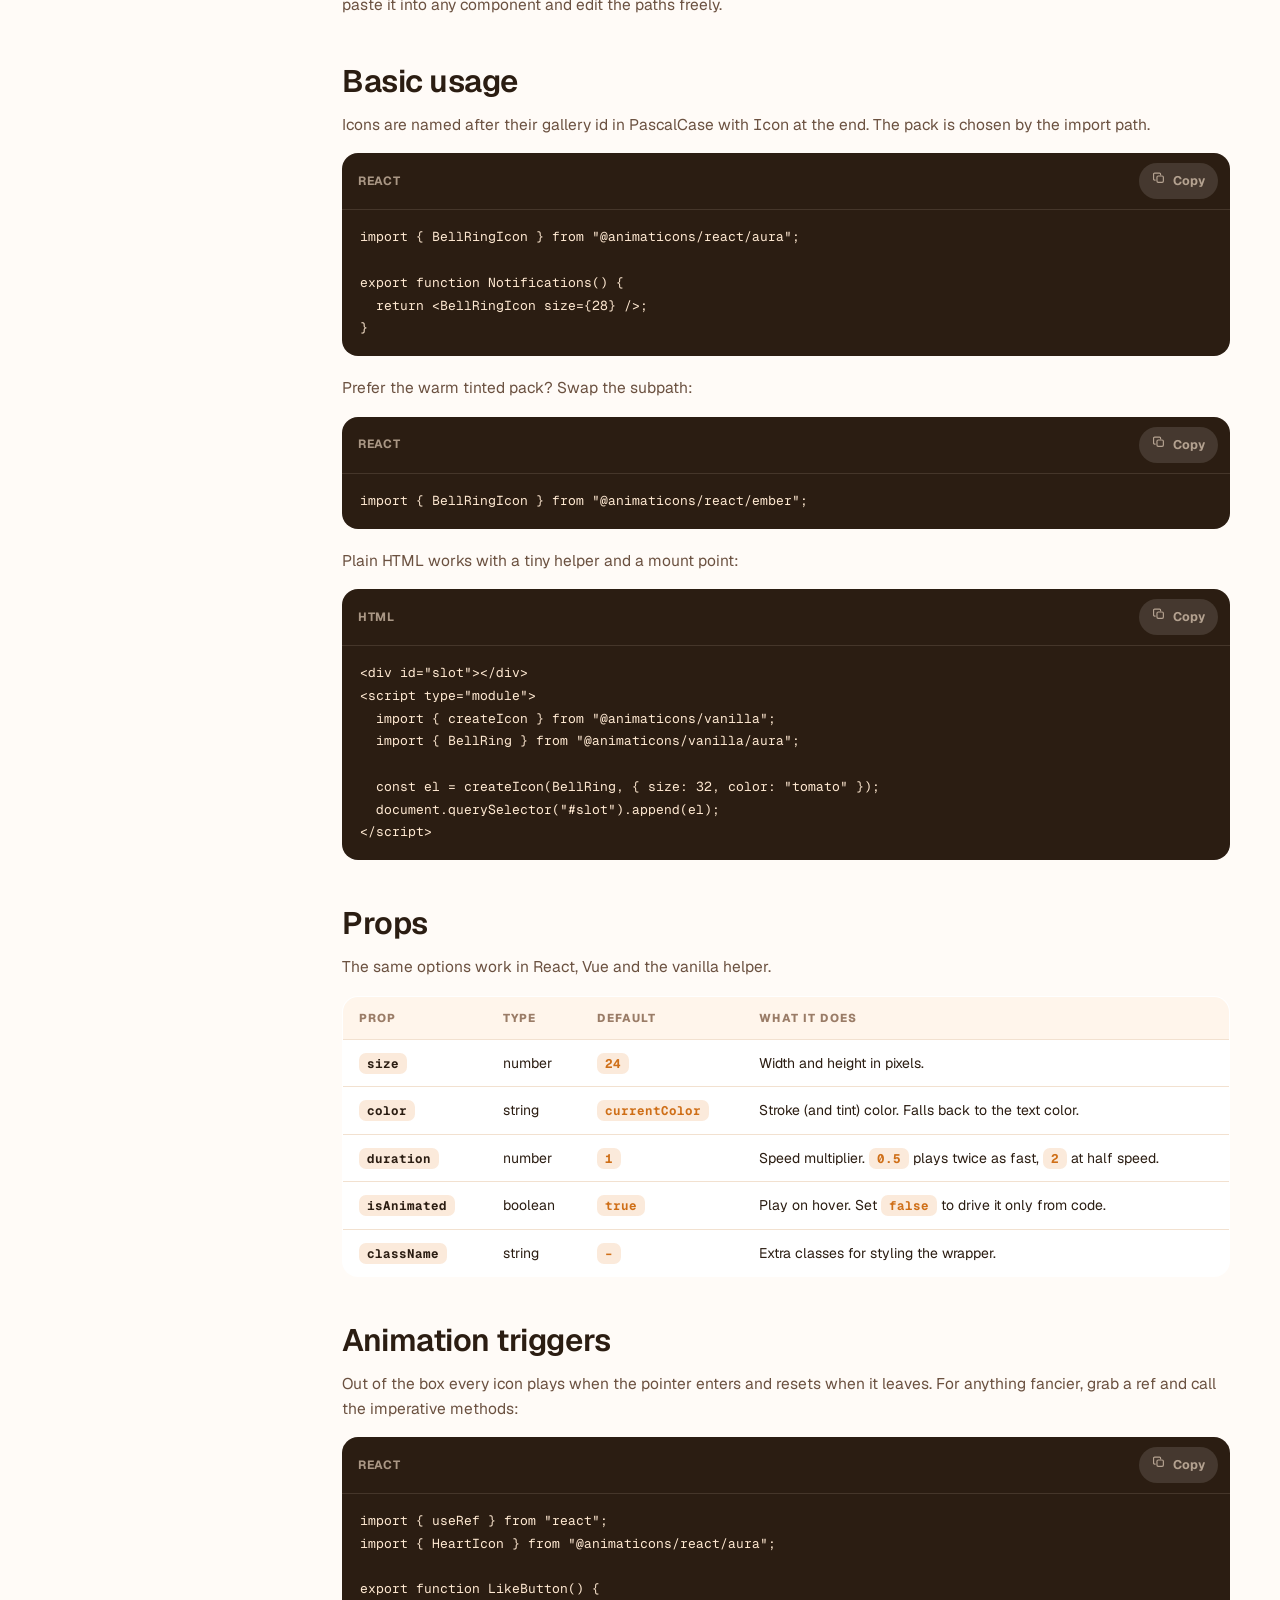
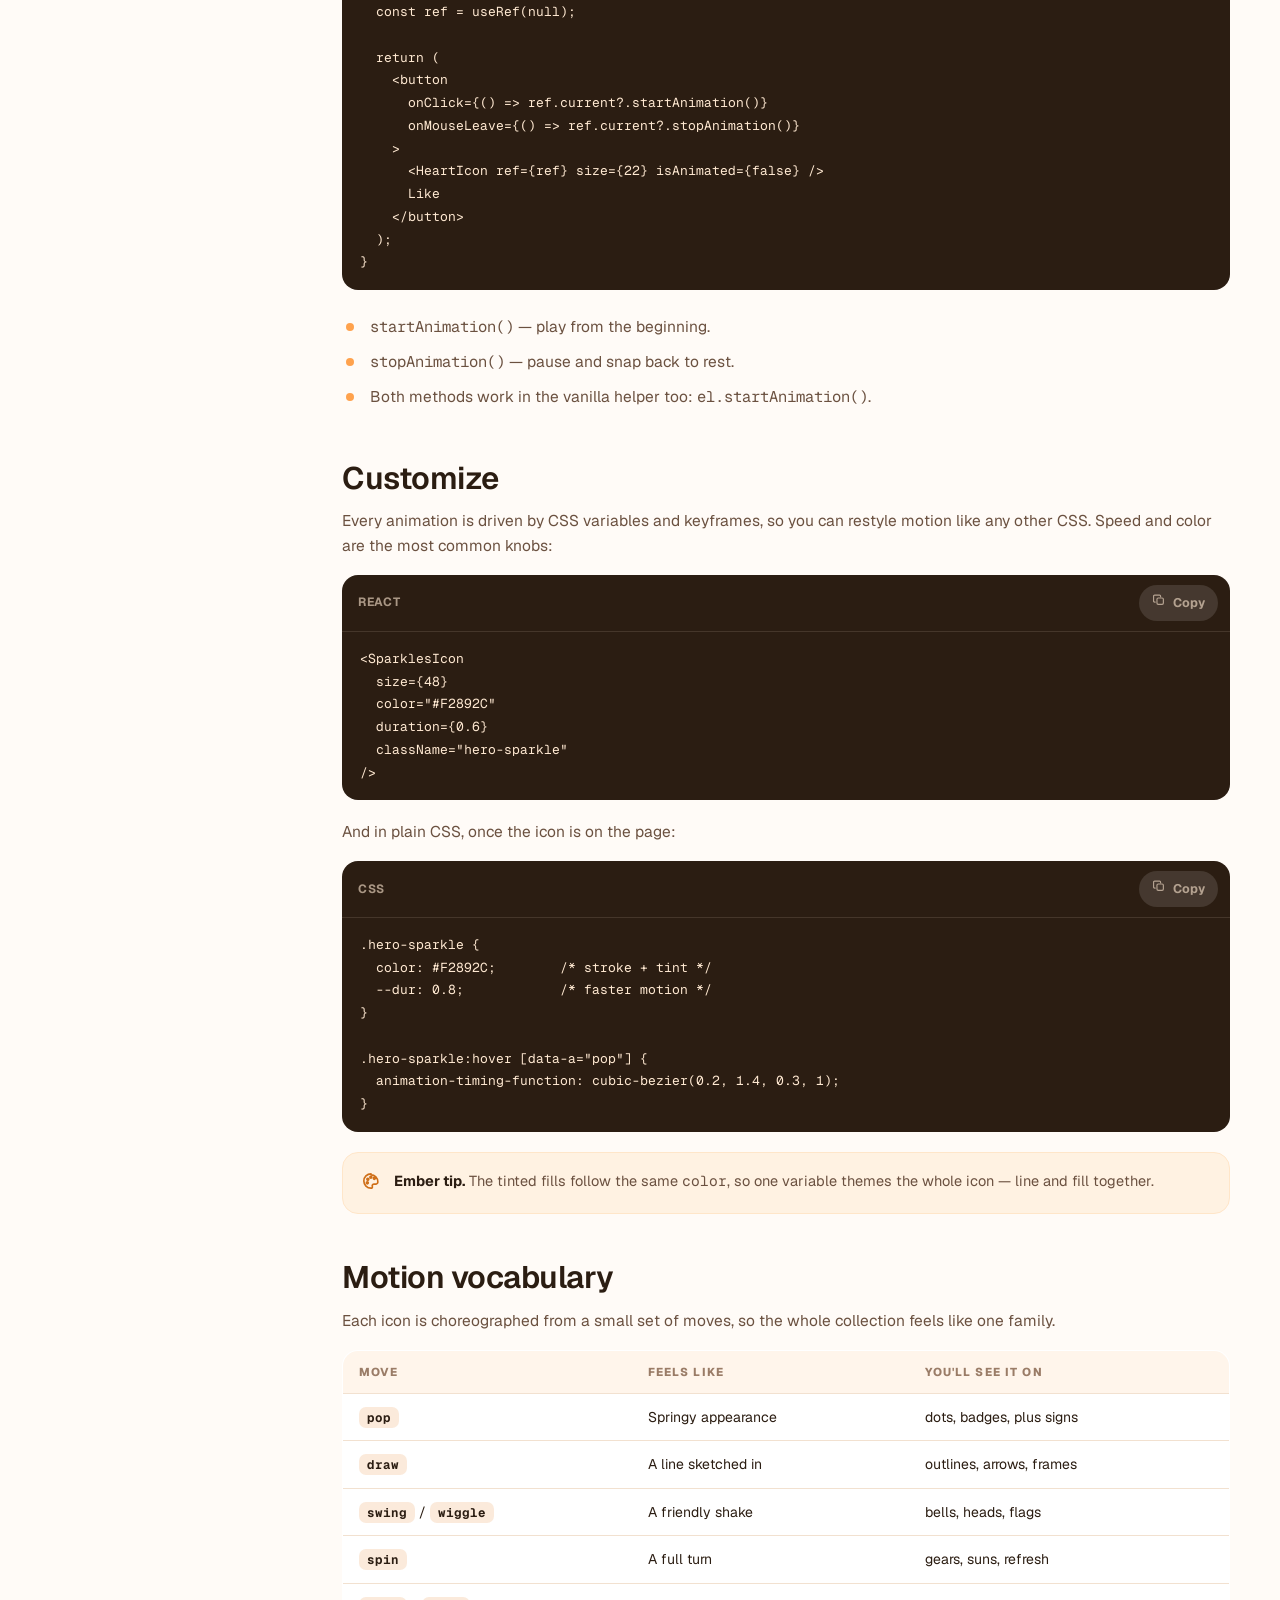
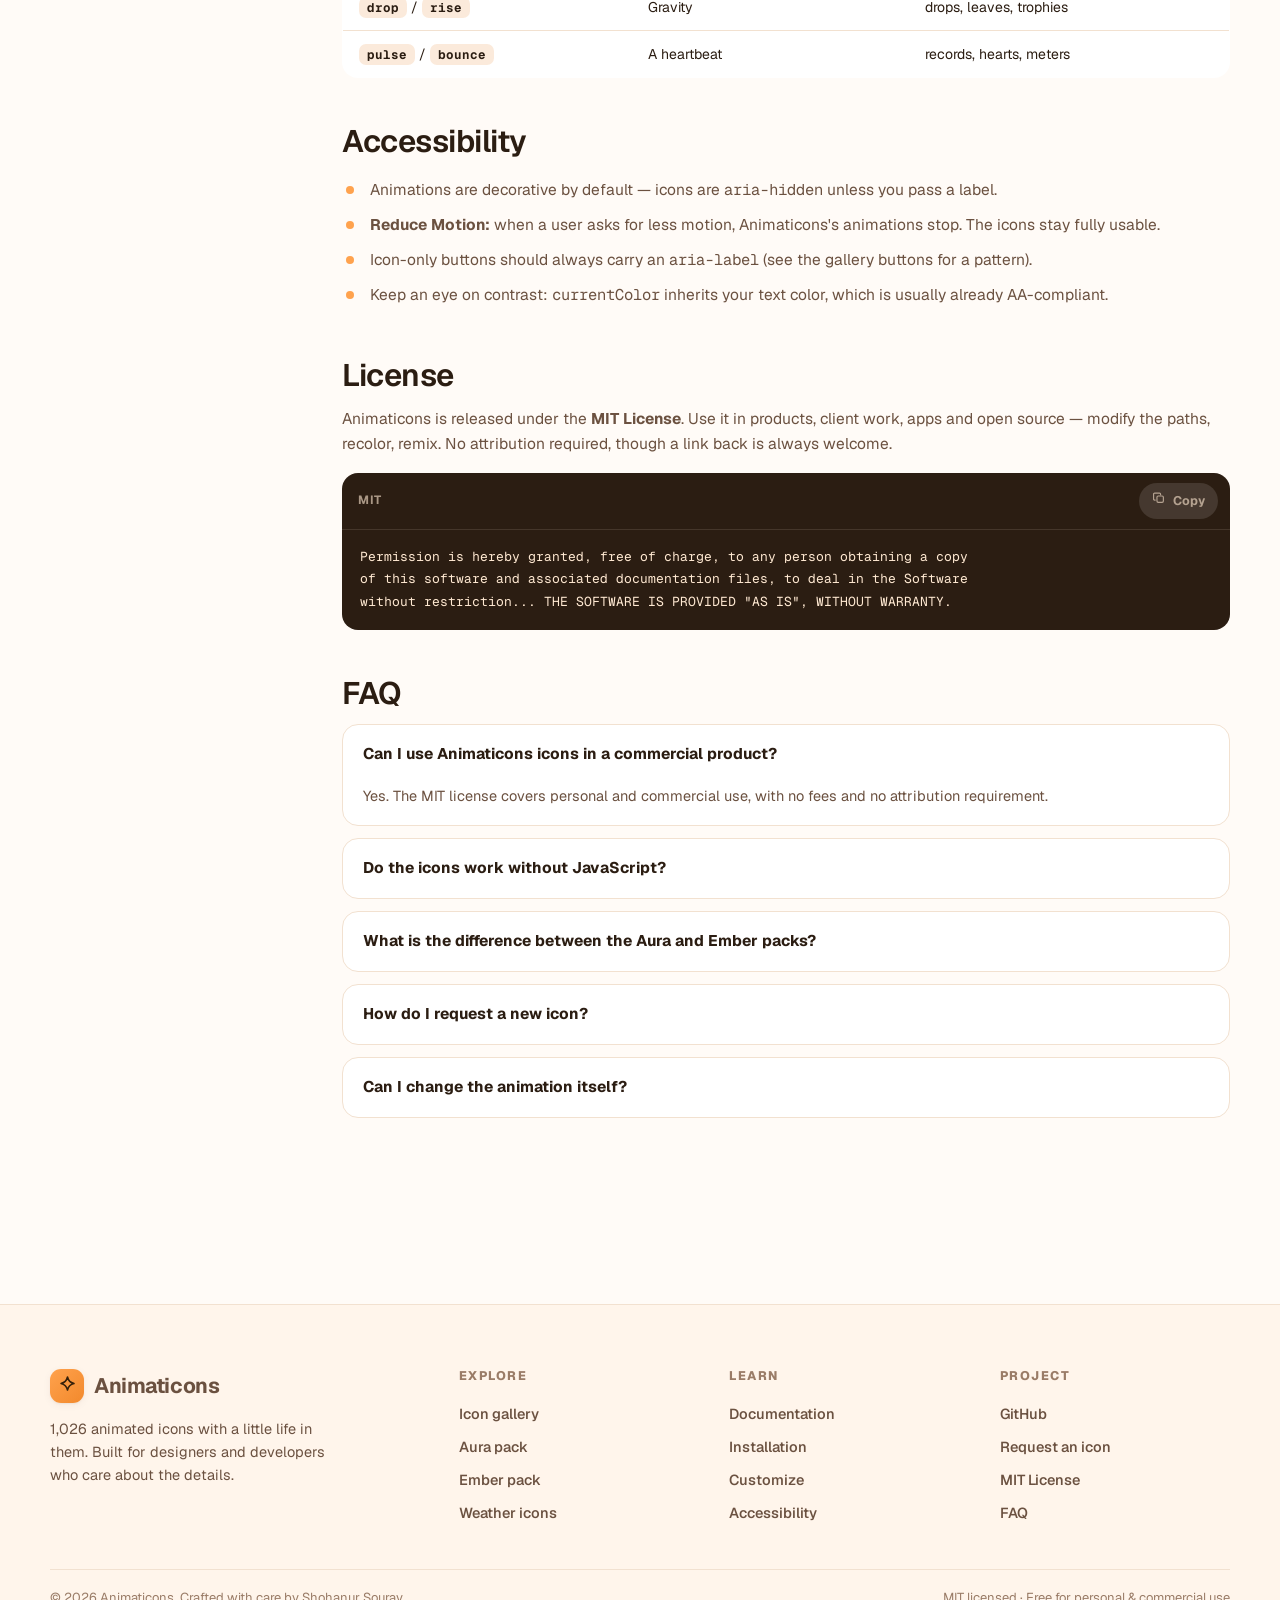
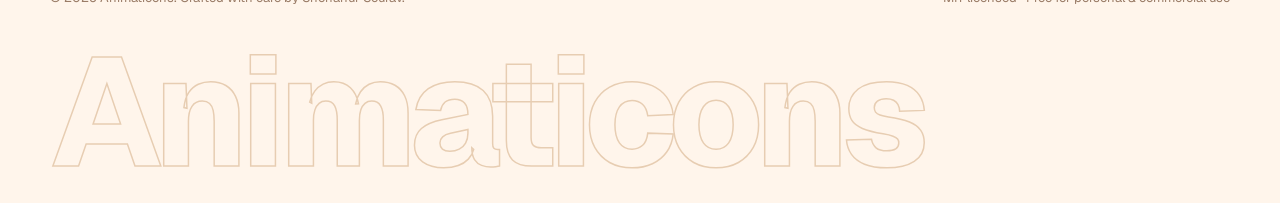
==== commit 11a81850: "Switch the whole site typography to Geist - Geist variable sans (regular + italic) for display and b" ====
--- a/docs.html
+++ b/docs.html
@@ -6,8 +6,8 @@
   <title>Documentation — Animaticons Animated Icons</title>
   <meta name="description" content="Learn how to install and use Animaticons animated icons in React, Vue or plain HTML — props, triggers, customization, accessibility and licensing." />
   <link rel="icon" href="favicon.svg" type="image/svg+xml" />
-  <link rel="stylesheet" href="css/base.css" />
-  <link rel="stylesheet" href="css/docs.css" />
+  <link rel="stylesheet" href="css/base.css?v=4" />
+  <link rel="stylesheet" href="css/docs.css?v=4" />
 </head>
 <body>
   <a class="skip-link" href="#main">Skip to content</a>
@@ -373,8 +373,8 @@
     </div>
   </footer>
 
-  <script src="js/icons-data.js"></script>
-  <script src="js/runtime.js"></script>
-  <script src="js/docs.js"></script>
+  <script src="js/icons-data.js?v=4"></script>
+  <script src="js/runtime.js?v=4"></script>
+  <script src="js/docs.js?v=4"></script>
 </body>
 </html>
--- a/css/base.css
+++ b/css/base.css
@@ -3,16 +3,23 @@
    ============================================================ */
 
 @font-face {
-  font-family: "Fraunces";
-  src: url("../assets/fonts/fraunces.woff2") format("woff2");
+  font-family: "Geist";
+  src: url("../assets/fonts/geist-sans.woff2") format("woff2");
   font-weight: 100 900;
   font-style: normal;
   font-display: swap;
 }
 @font-face {
-  font-family: "Jakarta";
-  src: url("../assets/fonts/jakarta.woff2") format("woff2");
-  font-weight: 200 800;
+  font-family: "Geist";
+  src: url("../assets/fonts/geist-sans-italic.woff2") format("woff2");
+  font-weight: 100 900;
+  font-style: italic;
+  font-display: swap;
+}
+@font-face {
+  font-family: "Geist Mono";
+  src: url("../assets/fonts/geist-mono.woff2") format("woff2");
+  font-weight: 100 900;
   font-style: normal;
   font-display: swap;
 }
@@ -39,8 +46,9 @@
   --code-bg: #2b1d12;
   --code-ink: #ffe9d2;
 
-  --font-display: "Fraunces", "Georgia", serif;
-  --font-text: "Jakarta", ui-sans-serif, system-ui, -apple-system, "Segoe UI", sans-serif;
+  --font-display: "Geist", ui-sans-serif, system-ui, -apple-system, "Segoe UI", sans-serif;
+  --font-text: "Geist", ui-sans-serif, system-ui, -apple-system, "Segoe UI", sans-serif;
+  --font-mono: "Geist Mono", "SF Mono", "Cascadia Code", Consolas, monospace;
 
   --r-xs: 8px;
   --r-s: 12px;
@@ -76,7 +84,7 @@
 h1, h2, h3, h4 { margin: 0; font-family: var(--font-display); font-weight: 620; line-height: 1.12; letter-spacing: -0.015em; }
 p { margin: 0; }
 ul { margin: 0; padding: 0; list-style: none; }
-code, pre, kbd { font-family: "SF Mono", "Cascadia Code", "JetBrains Mono", Consolas, monospace; }
+code, pre, kbd { font-family: var(--font-mono); }
 
 ::selection { background: var(--primary-soft); }
 
@@ -212,10 +220,10 @@
 .fi.play > svg [data-a="sweep"] { animation-name: f-sweep; --fd: 0.7s; }
 .fi.play > svg [data-a="draw"] { animation-name: f-draw; --fd: 0.9s; animation-timing-function: cubic-bezier(0.4, 0, 0.2, 1); }
 
-/* Ember pack: soft tinted fills */
+/* Ember pack: tinted fills — Aura stays pure outline */
 .fi.pack-ember svg [data-f="1"] {
   fill: currentColor;
-  fill-opacity: 0.16;
+  fill-opacity: 0.25;
 }
 
 @media (prefers-reduced-motion: reduce) {
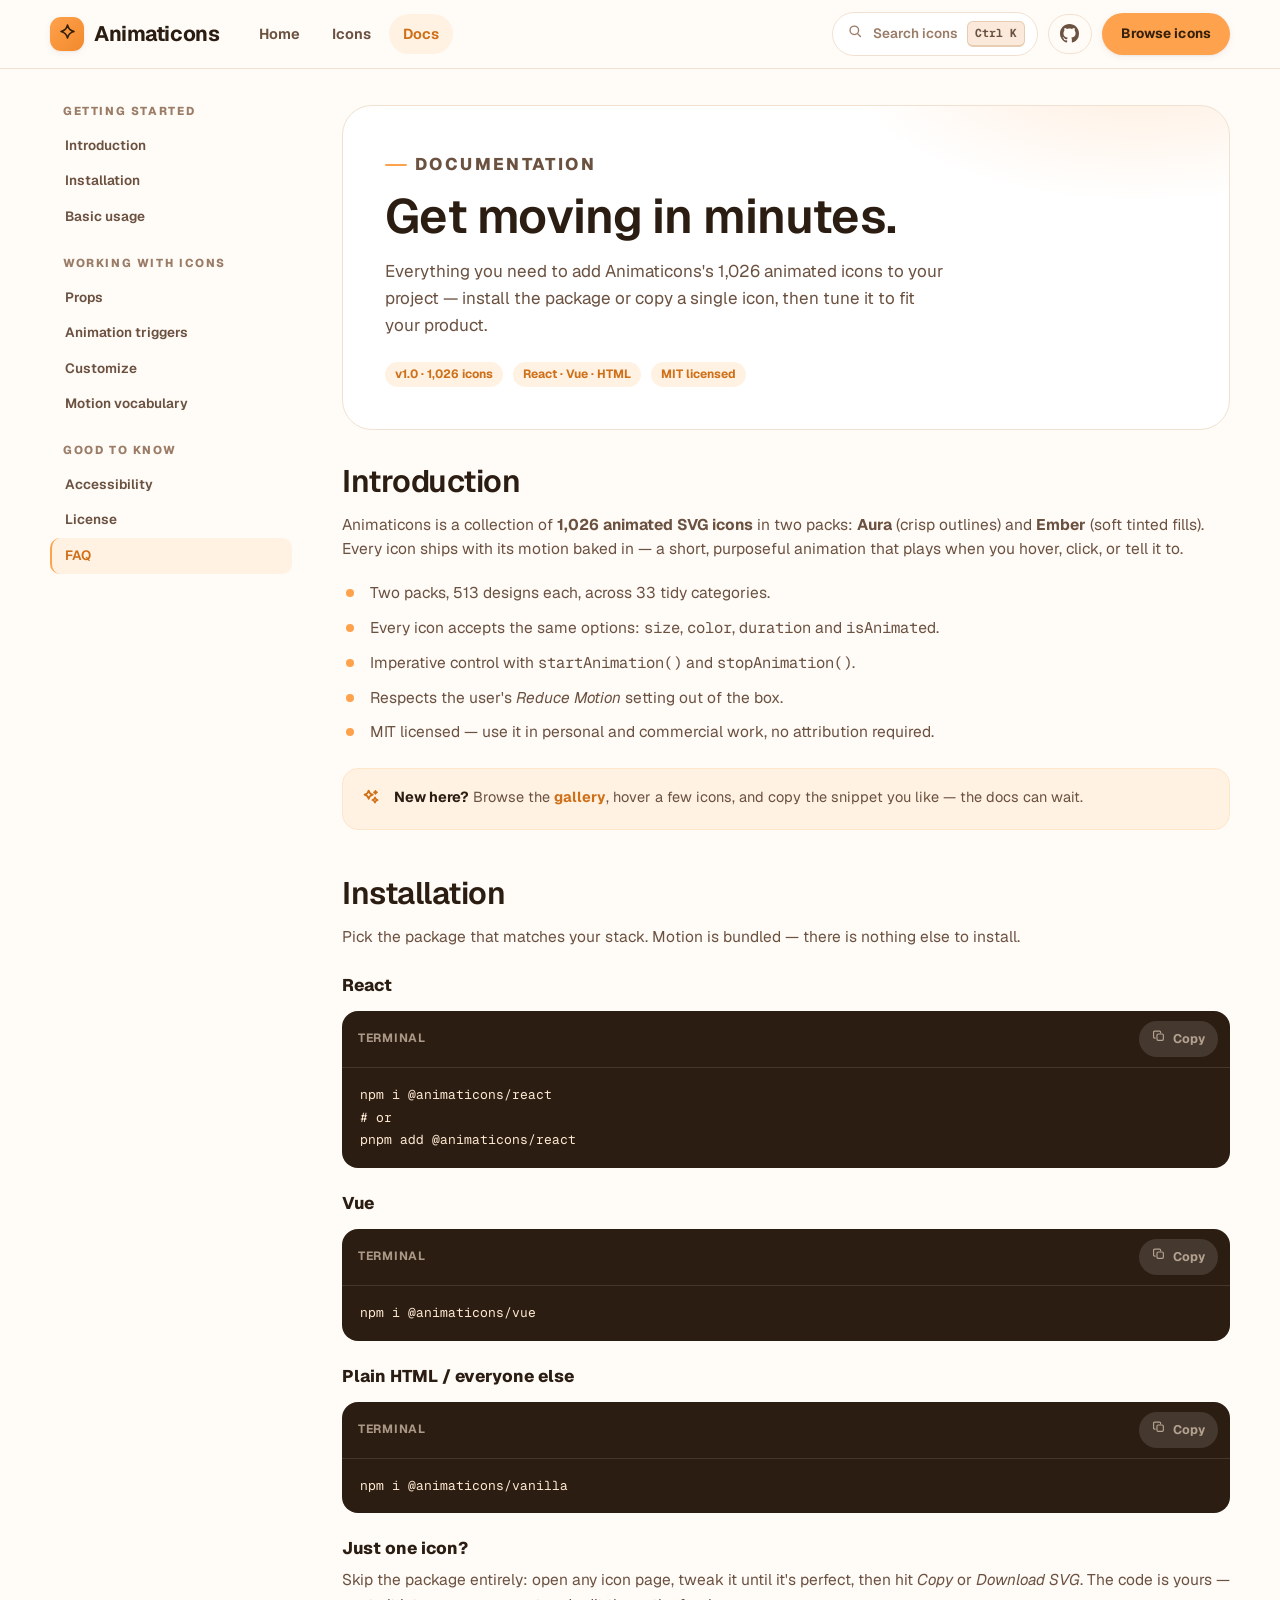
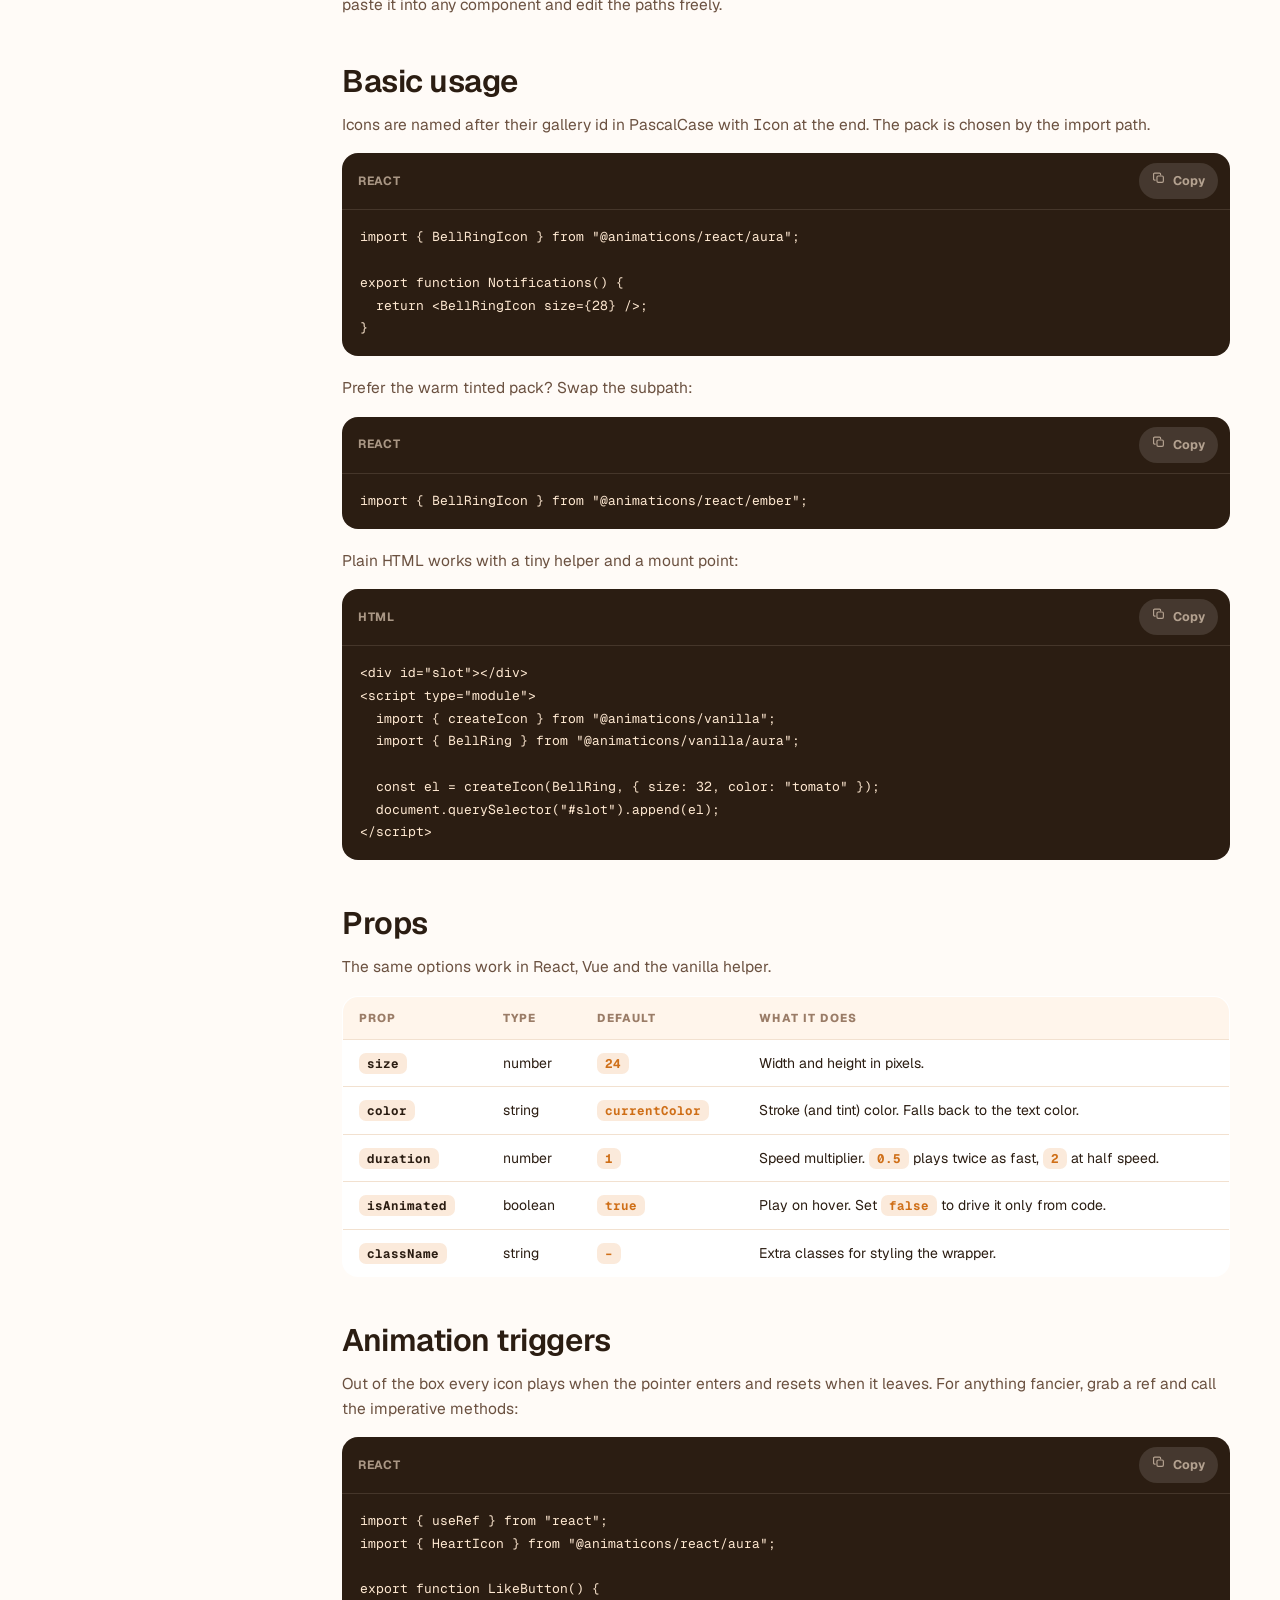
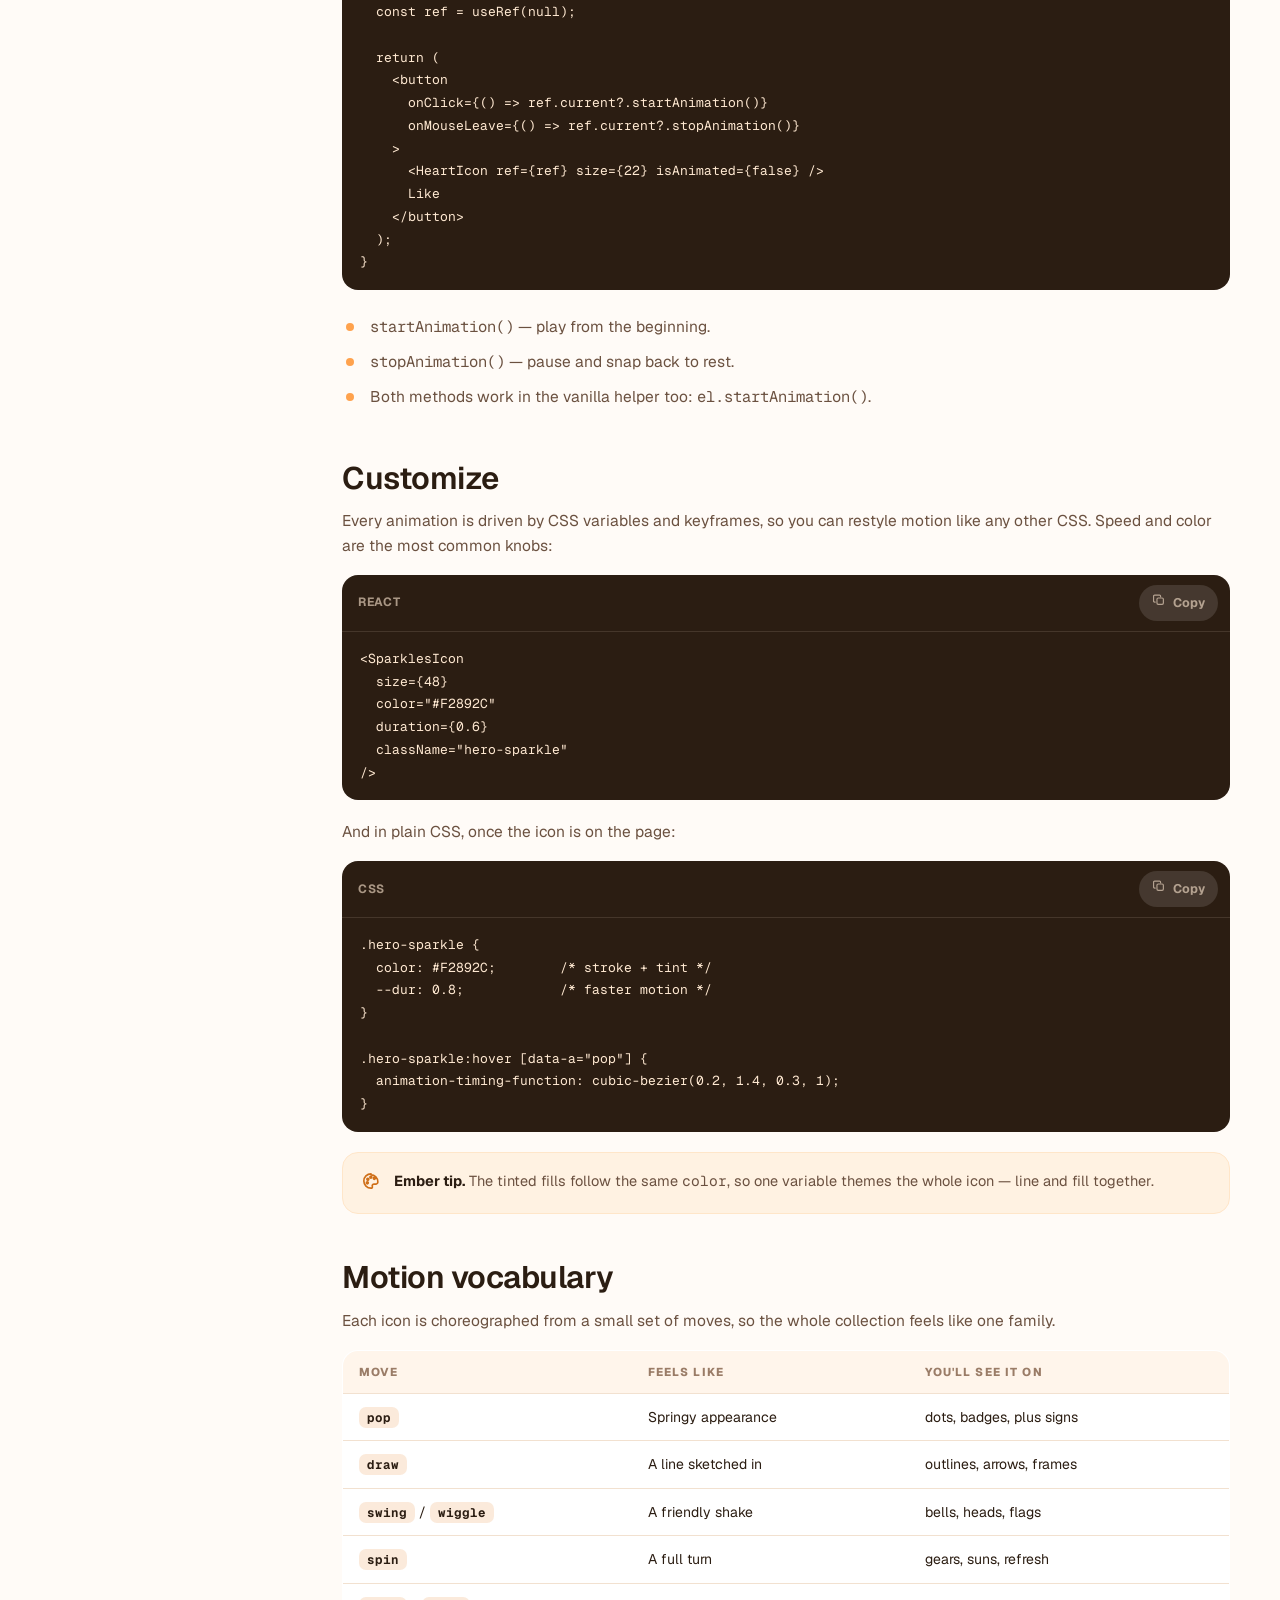
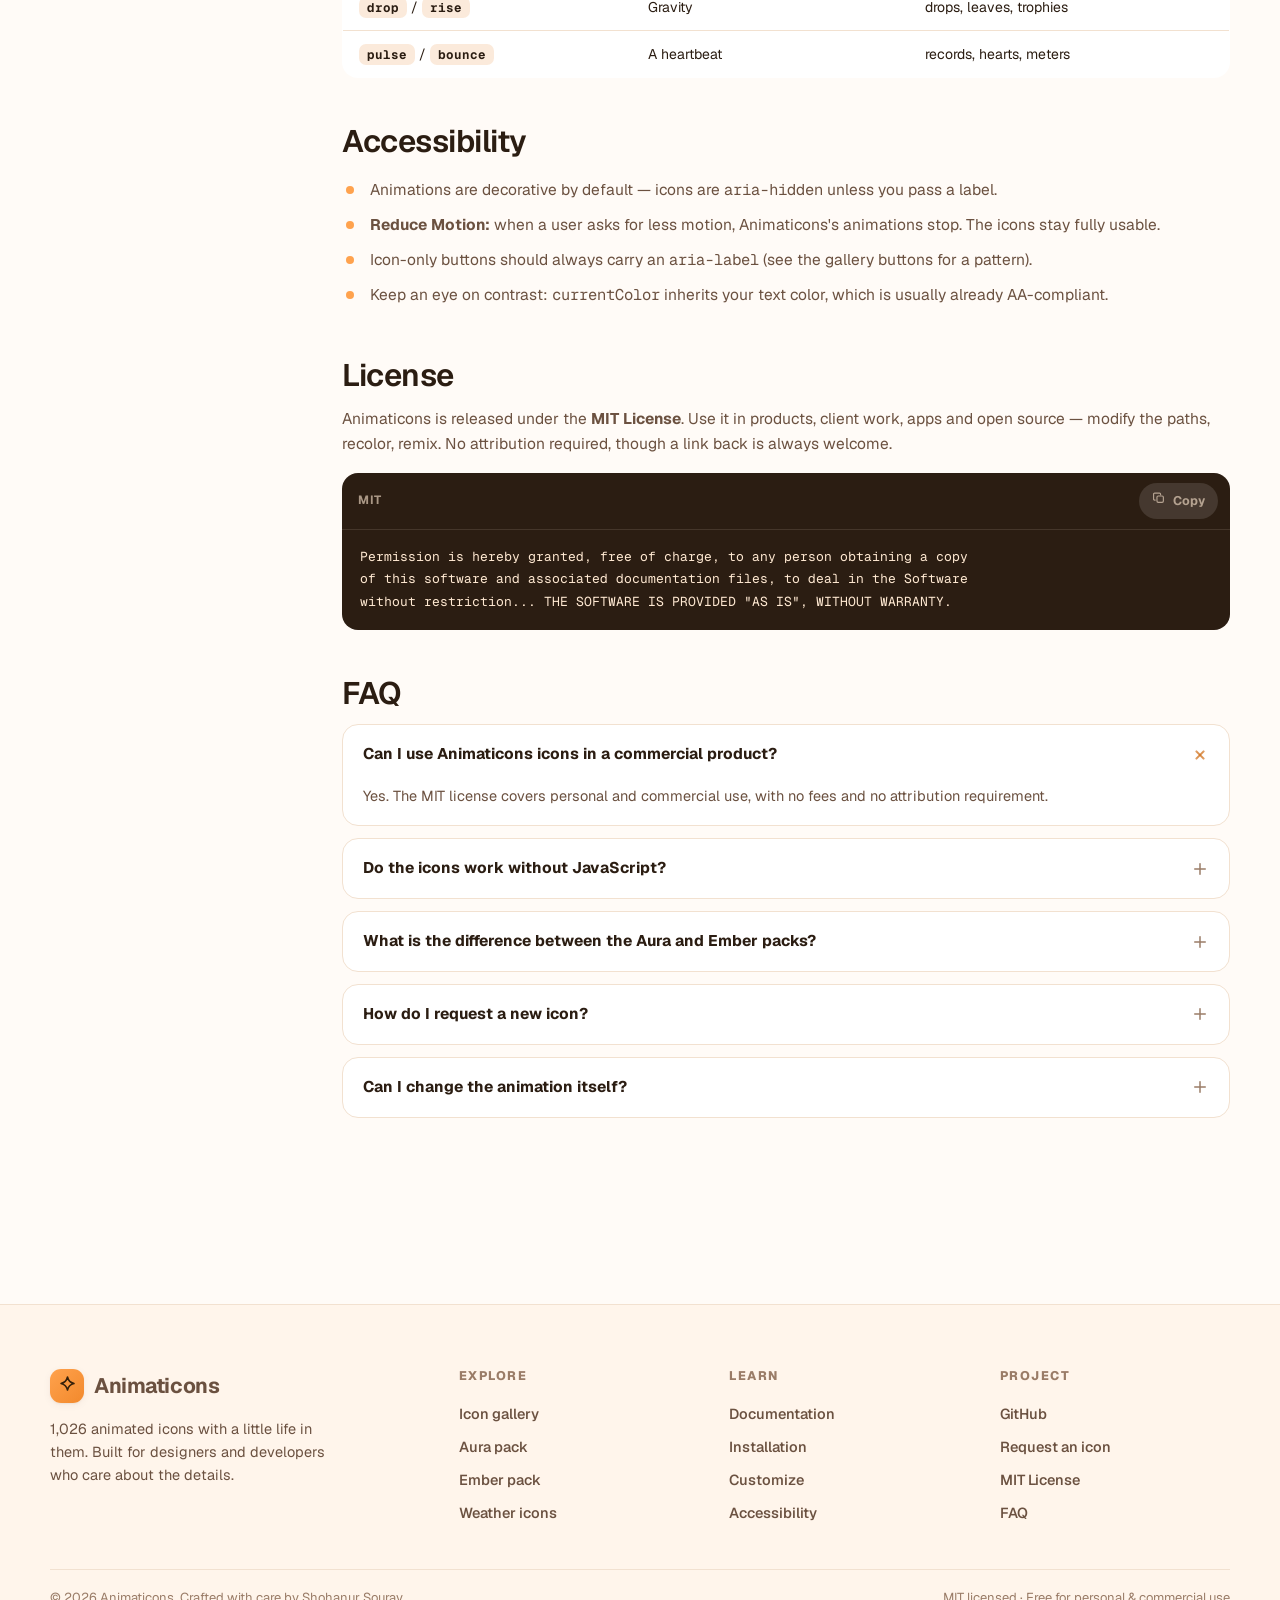
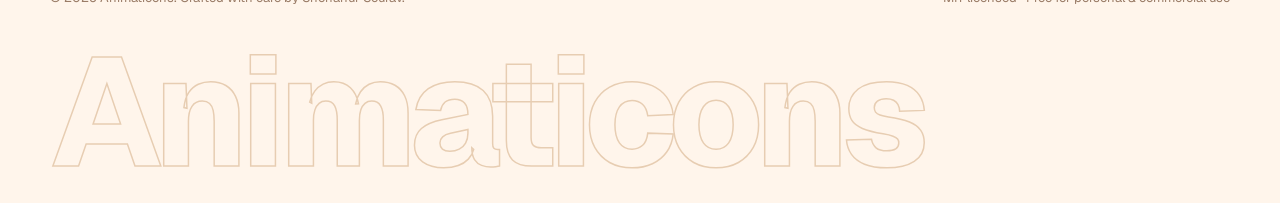
==== commit fe6d0586: "Fix broken header icons; live GitHub star count on the repo link The GitHub button referenced data-i" ====
--- a/docs.html
+++ b/docs.html
@@ -6,8 +6,8 @@
   <title>Documentation — Animaticons Animated Icons</title>
   <meta name="description" content="Learn how to install and use Animaticons animated icons in React, Vue or plain HTML — props, triggers, customization, accessibility and licensing." />
   <link rel="icon" href="favicon.svg" type="image/svg+xml" />
-  <link rel="stylesheet" href="css/base.css?v=4" />
-  <link rel="stylesheet" href="css/docs.css?v=4" />
+  <link rel="stylesheet" href="css/base.css?v=5" />
+  <link rel="stylesheet" href="css/docs.css?v=5" />
 </head>
 <body>
   <a class="skip-link" href="#main">Skip to content</a>
@@ -29,8 +29,9 @@
           Search icons
           <kbd>⌘K</kbd>
         </button>
-        <a class="icon-btn" href="https://github.com/shohanursourav/animaticons" target="_blank" rel="noopener" aria-label="GitHub repository" title="GitHub">
-          <span data-icon="code" data-size="19"></span>
+        <a class="icon-btn gh-btn" href="https://github.com/shohanursourav/animaticons" target="_blank" rel="noopener" aria-label="GitHub repository — star the repo" title="GitHub repository">
+          <svg class="gh-mark" viewBox="0 0 16 16" width="19" height="19" aria-hidden="true"><path fill="currentColor" d="M8 0C3.58 0 0 3.58 0 8c0 3.54 2.29 6.53 5.47 7.59.4.07.55-.17.55-.38 0-.19-.01-.82-.01-1.49-2.01.37-2.53-.49-2.69-.94-.09-.23-.48-.94-.82-1.13-.28-.15-.68-.52-.01-.53.63-.01 1.08.58 1.23.82.72 1.21 1.87.87 2.33.66.07-.52.28-.87.51-1.07-1.78-.2-3.64-.89-3.64-3.95 0-.87.31-1.59.82-2.15-.08-.2-.36-1.02.08-2.12 0 0 .67-.21 2.2.82.64-.18 1.32-.27 2-.27.68 0 1.36.09 2 .27 1.53-1.04 2.2-.82 2.2-.82.44 1.1.16 1.92.08 2.12.51.56.82 1.27.82 2.15 0 3.07-1.87 3.75-3.65 3.95.29.25.54.73.54 1.48 0 1.07-.01 1.93-.01 2.2 0 .21.15.46.55.38A8.013 8.013 0 0 0 16 8c0-4.42-3.58-8-8-8Z"/></svg>
+          <span class="gh-stars" data-gh-stars hidden><svg class="gh-star" viewBox="0 0 24 24" width="12" height="12" aria-hidden="true"><path fill="currentColor" d="M12 2.6l2.7 5.6 6.1.9-4.4 4.3 1 6.1-5.4-2.9-5.4 2.9 1-6.1-4.4-4.3 6.1-.9z"/></svg><span class="gh-count">0</span></span>
         </a>
         <a class="btn btn-primary" href="gallery.html" style="padding:9px 18px;font-size:13.5px">Browse icons</a>
       </div>
@@ -292,7 +293,7 @@
           <div class="faq-item open">
             <button class="faq-q" type="button">
               Can I use Animaticons icons in a commercial product?
-              <span data-icon="plus" data-size="18"></span>
+              <svg class="glyph faq-glyph" width="18" height="18" viewBox="0 0 24 24" fill="none" stroke="currentColor" stroke-width="2" stroke-linecap="round" aria-hidden="true"><path d="M12 5v14"/><path d="M5 12h14"/></svg>
             </button>
             <div class="faq-a">Yes. The MIT license covers personal and commercial use, with no fees and no attribution requirement.</div>
           </div>
@@ -300,7 +301,7 @@
           <div class="faq-item">
             <button class="faq-q" type="button">
               Do the icons work without JavaScript?
-              <span data-icon="plus" data-size="18"></span>
+              <svg class="glyph faq-glyph" width="18" height="18" viewBox="0 0 24 24" fill="none" stroke="currentColor" stroke-width="2" stroke-linecap="round" aria-hidden="true"><path d="M12 5v14"/><path d="M5 12h14"/></svg>
             </button>
             <div class="faq-a">The SVGs render fine on their own; only the hover motion needs the small runtime (or the CSS keyframes copied from it). For static pages, inline the SVG and drop in the CSS.</div>
           </div>
@@ -308,7 +309,7 @@
           <div class="faq-item">
             <button class="faq-q" type="button">
               What is the difference between the Aura and Ember packs?
-              <span data-icon="plus" data-size="18"></span>
+              <svg class="glyph faq-glyph" width="18" height="18" viewBox="0 0 24 24" fill="none" stroke="currentColor" stroke-width="2" stroke-linecap="round" aria-hidden="true"><path d="M12 5v14"/><path d="M5 12h14"/></svg>
             </button>
             <div class="faq-a">Same 513 designs and same motion. Aura is pure outline; Ember adds soft tinted fills for a warmer, more filled-in look. Pick per surface — or mix them.</div>
           </div>
@@ -316,7 +317,7 @@
           <div class="faq-item">
             <button class="faq-q" type="button">
               How do I request a new icon?
-              <span data-icon="plus" data-size="18"></span>
+              <svg class="glyph faq-glyph" width="18" height="18" viewBox="0 0 24 24" fill="none" stroke="currentColor" stroke-width="2" stroke-linecap="round" aria-hidden="true"><path d="M12 5v14"/><path d="M5 12h14"/></svg>
             </button>
             <div class="faq-a">Open an issue on the GitHub repository with the name and what it should convey. Popular requests are added in weekly batches.</div>
           </div>
@@ -324,7 +325,7 @@
           <div class="faq-item">
             <button class="faq-q" type="button">
               Can I change the animation itself?
-              <span data-icon="plus" data-size="18"></span>
+              <svg class="glyph faq-glyph" width="18" height="18" viewBox="0 0 24 24" fill="none" stroke="currentColor" stroke-width="2" stroke-linecap="round" aria-hidden="true"><path d="M12 5v14"/><path d="M5 12h14"/></svg>
             </button>
             <div class="faq-a">Absolutely — the code is yours. Every animated part is tagged with a data attribute (like data-a="pop"), so overriding the keyframes in CSS is a two-line change.</div>
           </div>
@@ -373,8 +374,8 @@
     </div>
   </footer>
 
-  <script src="js/icons-data.js?v=4"></script>
-  <script src="js/runtime.js?v=4"></script>
-  <script src="js/docs.js?v=4"></script>
+  <script src="js/icons-data.js?v=5"></script>
+  <script src="js/runtime.js?v=5"></script>
+  <script src="js/docs.js?v=5"></script>
 </body>
 </html>
--- a/css/base.css
+++ b/css/base.css
@@ -356,6 +356,25 @@
 }
 .icon-btn:hover { background: var(--primary-tint); color: var(--primary-700); }
 .icon-btn:focus-visible { outline: none; box-shadow: var(--ring); }
+
+/* GitHub link with live star count */
+.gh-btn {
+  display: inline-flex; width: auto; height: 40px;
+  padding: 0 12px 0 11px; gap: 8px;
+  border: 1px solid var(--line);
+}
+.gh-mark { display: block; flex: none; }
+.gh-stars {
+  display: inline-flex; align-items: center; gap: 4px;
+  font-family: var(--font-text); font-size: 12px; font-weight: 750; line-height: 1;
+  color: var(--ink-2); background: var(--surface);
+  border: 1px solid var(--line); border-radius: var(--r-pill);
+  padding: 4px 8px 4px 7px;
+}
+.gh-stars[hidden] { display: none; }
+.gh-star { display: block; color: var(--primary-700); }
+.gh-btn:hover .gh-stars { color: var(--ink); border-color: var(--line-2); }
+
 .menu-btn { display: none; }
 
 /* announcement strip */
--- a/css/docs.css
+++ b/css/docs.css
@@ -109,8 +109,8 @@
   padding: 17px 20px; font-weight: 720; font-size: 15.5px; text-align: left;
   cursor: pointer;
 }
-.faq-q .fi { --size: 18px; color: var(--muted); transition: transform 0.2s; }
-.faq-item.open .faq-q .fi { transform: rotate(45deg); color: var(--primary-700); }
+.faq-q .fi, .faq-q .faq-glyph { --size: 18px; color: var(--muted); transition: transform 0.2s, color 0.2s; }
+.faq-item.open .faq-q .fi, .faq-item.open .faq-q .faq-glyph { transform: rotate(45deg); color: var(--primary-700); }
 .faq-a {
   display: none; padding: 0 20px 18px;
   color: var(--ink-2); font-size: 14.5px;
